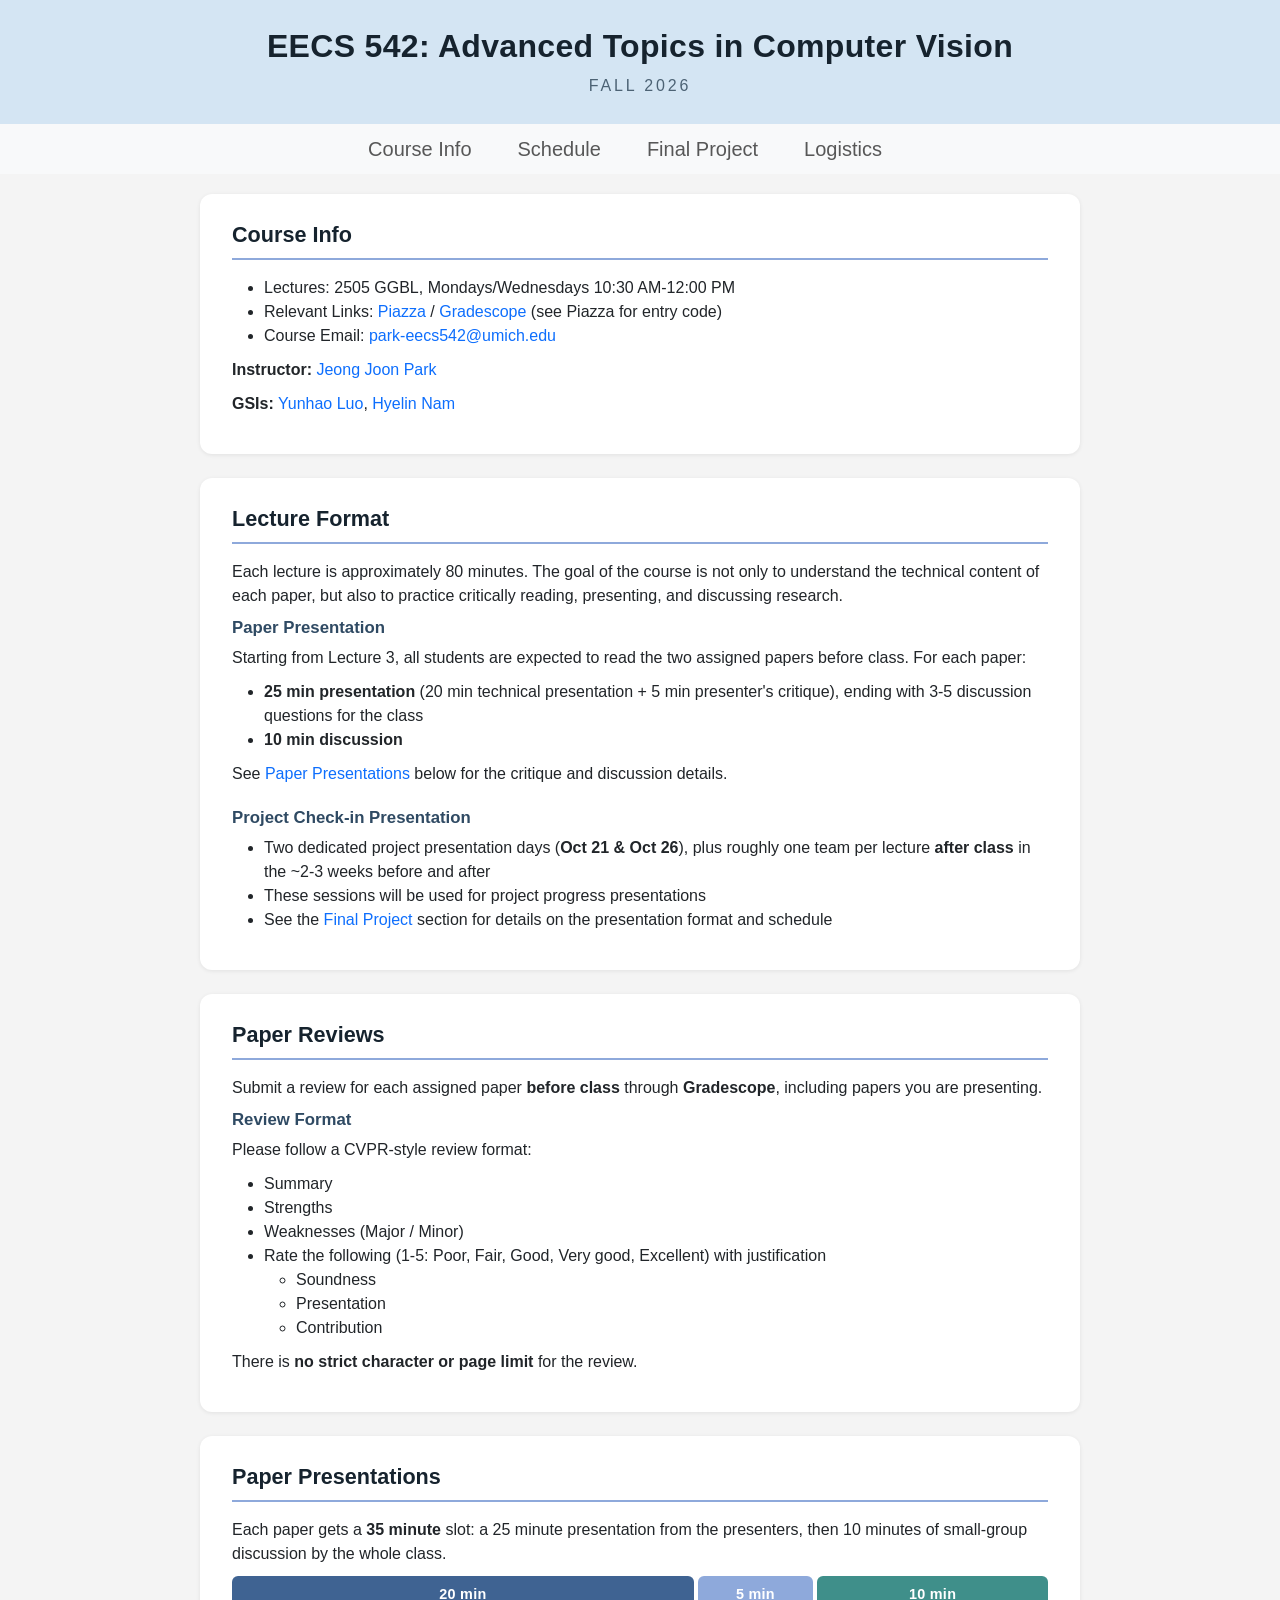
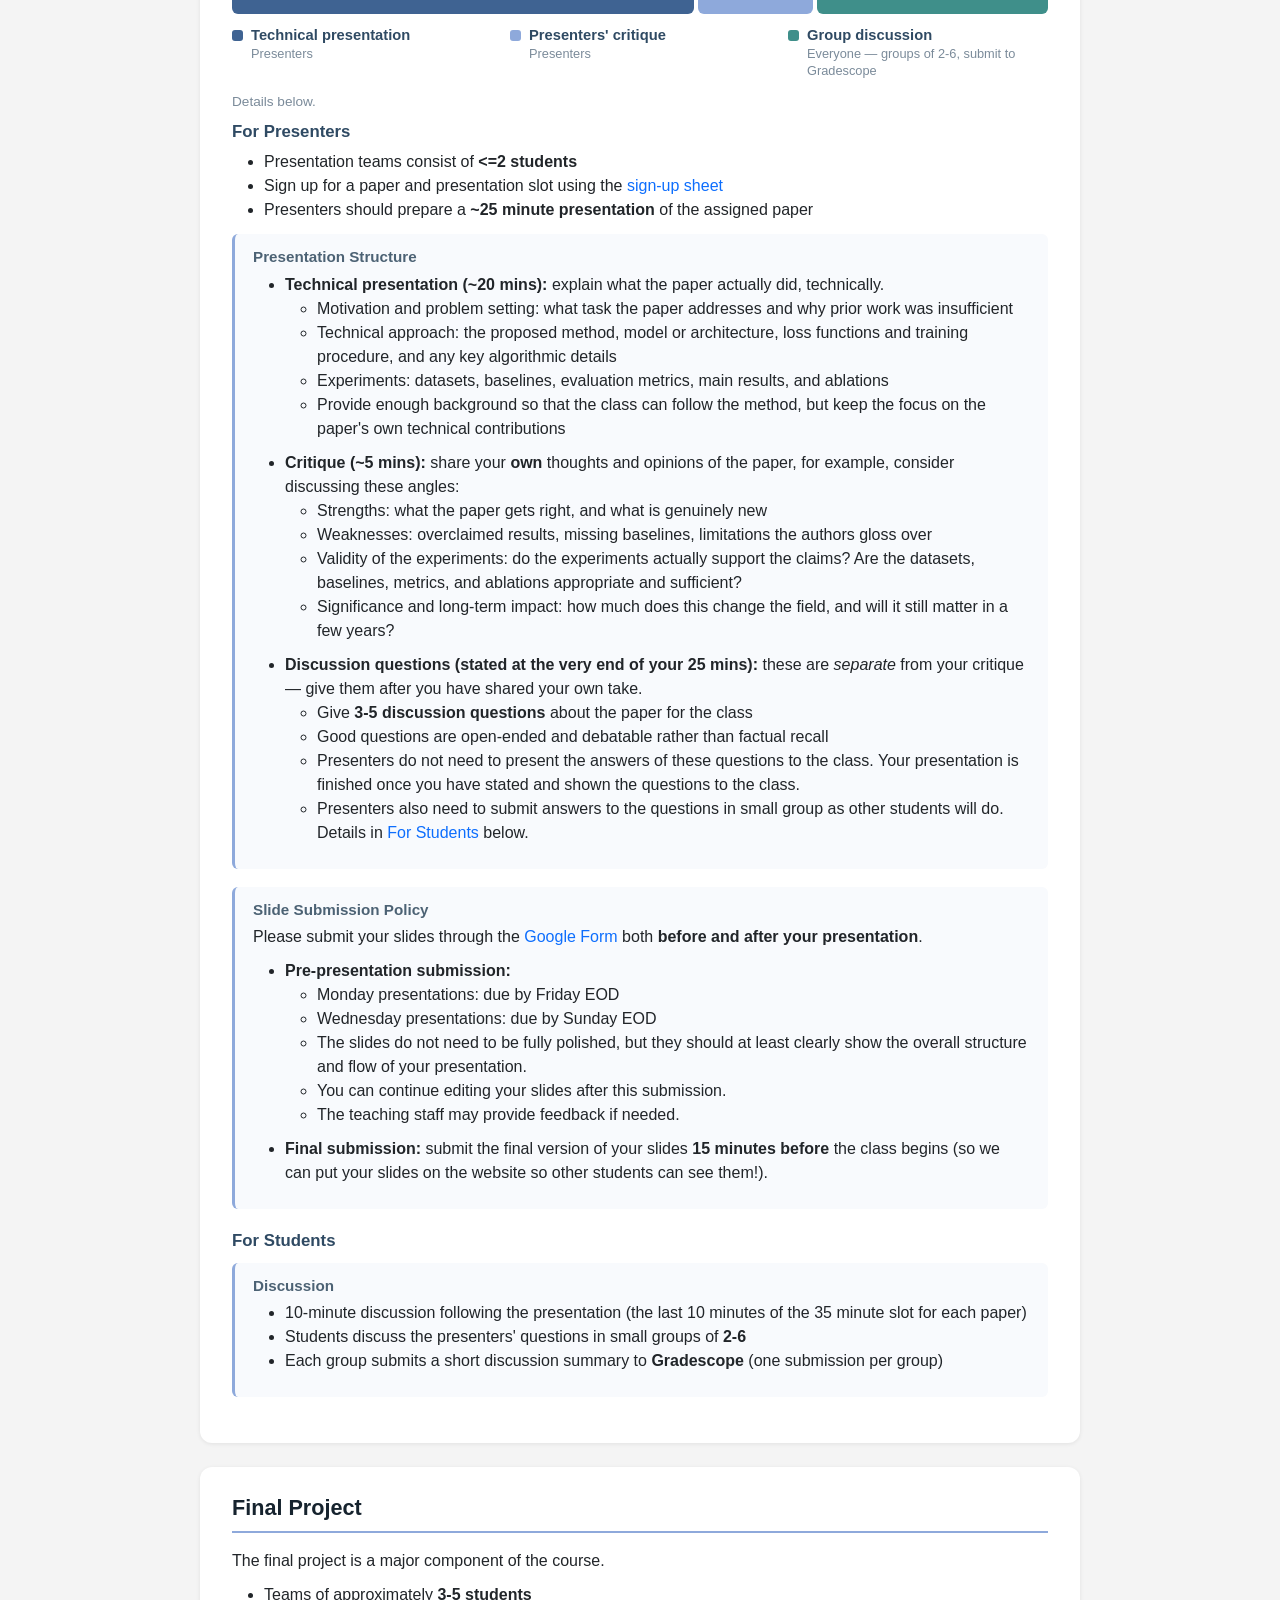
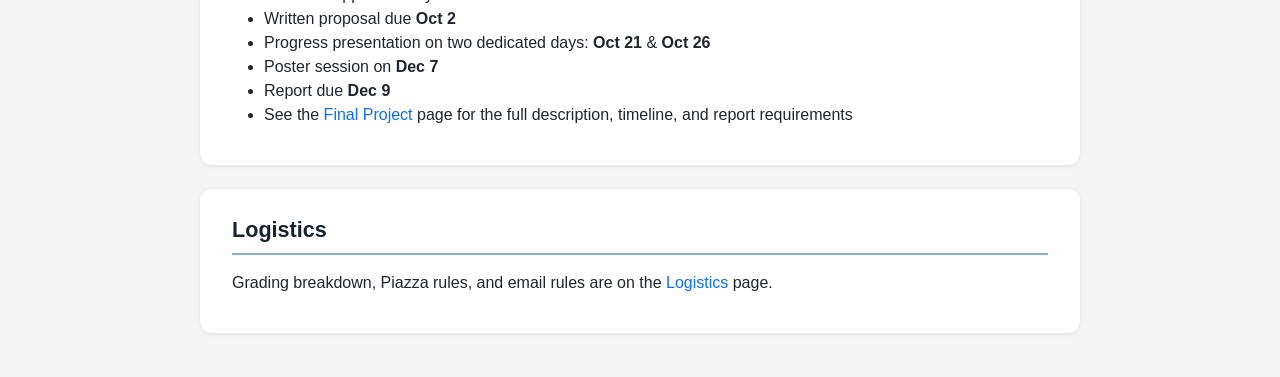
==== index.html @ 4590c95e "update final slides submission time." ====
<!DOCTYPE html>
<html lang="en">

<head>
    <meta charset="UTF-8">
    <meta name="viewport" content="width=device-width, initial-scale=1.0">
    <title>UME542</title>
    <!-- Include Bootstrap CSS -->
    <link href="https://cdn.jsdelivr.net/npm/bootstrap@5.3.0/dist/css/bootstrap.min.css" rel="stylesheet">
    <link href="style.css" rel="stylesheet">
</head>

<body>
    <header id="header" class="alt">
        <div class="bgimg">
            <h1 class="site-title">EECS 542: Advanced Topics in Computer Vision</h1>
            <p class="site-subtitle">Fall 2026</p>
        </div>
    </header>

    <nav class="navbar navbar-expand-lg navbar-light bg-light"
        style="padding-top: 5px; padding-bottom: 5px; height: 50px;">
        <div class="container">
            <button class="navbar-toggler" type="button" data-bs-toggle="collapse" data-bs-target="#navbarNav"
                aria-controls="navbarNav" aria-expanded="false" aria-label="Toggle navigation">
                <span class="navbar-toggler-icon"></span>
            </button>
            <div class="collapse navbar-collapse" id="navbarNav">
                <ul class="navbar-nav text-center" style="margin: auto;">
                    <li class="nav-item" style="margin-right: 30px;">
                        <a class="nav-link fs-5" href="./">Course Info</a>
                    </li>
                    <li class="nav-item" style="margin-right: 30px;">
                        <a class="nav-link fs-5" href="schedule.html">Schedule</a>
                    </li>
                    <li class="nav-item" style="margin-right: 30px;">
                        <a class="nav-link fs-5" href="project.html">Final Project</a>
                    </li>
                    <li class="nav-item" style="margin-right: 30px;">
                        <a class="nav-link fs-5" href="logistics.html">Logistics</a>
                    </li>
                </ul>
            </div>
        </div>
    </nav>


    <div class="centered-content">
        <div class="course-info">

            <section id="course-info" class="policy-section">
                <h2>Course Info</h2>
                <ul>
                    <li>Lectures: 2505 GGBL, Mondays/Wednesdays 10:30 AM-12:00 PM
                    <li>Relevant Links:
                        <a href="https://piazza.com/class/msyw1hcgw4l29y">Piazza</a> /
                        <a href="https://www.gradescope.com/courses/1356343">Gradescope</a> (see Piazza for entry code)
                    <li> Course Email: <a href="mailto:park-eecs542@umich.edu">park-eecs542@umich.edu</a>
                    <!-- <li>Instructor Office Hours: TBD -->
                    <!-- <li>GSI Office Hours: TBD -->
                </ul>
                <p><strong>Instructor:</strong>
                    <a href="https://jjparkcv.github.io/">Jeong Joon Park</a>
                </p>
                <p><strong>GSIs:</strong>
                    <a href="https://devinluo27.github.io/">Yunhao Luo</a>,
                    <a href="https://hyelinnam.github.io/">Hyelin Nam</a>
                </p>
            </section>

            <section id="lecture-format" class="policy-section">
                <h2>Lecture Format</h2>
                <p>Each lecture is approximately 80 minutes. The goal of the course is not only to understand the
                    technical content of each paper, but also to practice critically reading, presenting, and
                    discussing research.</p>

                <h3>Paper Presentation</h3>
                <p>Starting from Lecture 3, all students are expected to read the two assigned papers before class.
                    For each paper:</p>
                <ul>
                    <li><strong>25 min presentation</strong> (20 min technical presentation + 5 min presenter's
                        critique), ending with 3-5 discussion questions for the class
                    <li><strong>10 min discussion</strong>
                </ul>
                <p>See <a href="#paper-presentations">Paper Presentations</a> below for the critique and discussion
                    details.</p>

                <h3>Project Check-in Presentation</h3>
                <ul>
                    <li>Two dedicated project presentation days (<strong>Oct 21 &amp; Oct 26</strong>), plus roughly
                        one team per lecture <strong>after class</strong> in the ~2-3 weeks before and after
                    <li>These sessions will be used for project progress presentations
                    <li>See the <a href="#final-project">Final Project</a> section for details on the presentation
                        format and schedule
                </ul>
            </section>

            <section id="paper-reviews" class="policy-section">
                <h2>Paper Reviews</h2>
                <p>Submit a review for each assigned paper <strong>before class</strong> through
                    <strong>Gradescope</strong>, including papers you are presenting.</p>

                <h3>Review Format</h3>
                <p>Please follow a CVPR-style review format:</p>
                <ul>
                    <li>Summary
                    <li>Strengths
                    <li>Weaknesses (Major / Minor)
                    <li>Rate the following (1-5: Poor, Fair, Good, Very good, Excellent) with justification
                        <ul>
                            <li>Soundness
                            <li>Presentation
                            <li>Contribution
                        </ul>
                </ul>
                <p>There is <strong>no strict character or page limit</strong> for the review.</p>
            </section>

            <section id="paper-presentations" class="policy-section">
                <h2>Paper Presentations</h2>
                <p class="slot-lead">Each paper gets a <strong>35 minute</strong> slot: a 25 minute presentation
                    from the presenters, then 10 minutes of small-group discussion by the whole class.</p>

                <div class="slot-bar" role="img"
                    aria-label="35 minute paper slot: 20 minutes technical presentation, 5 minutes presenter critique, 10 minutes class discussion">
                    <div class="slot-fill seg-tech" style="flex-grow: 20;"><span>20 min</span></div>
                    <div class="slot-fill seg-crit" style="flex-grow: 5;"><span>5 min</span></div>
                    <div class="slot-fill seg-disc" style="flex-grow: 10;"><span>10 min</span></div>
                </div>

                <div class="slot-legend">
                    <div class="slot-item">
                        <span class="slot-swatch seg-tech"></span>
                        <div>
                            <div class="slot-name">Technical presentation</div>
                            <div class="slot-who">Presenters</div>
                        </div>
                    </div>
                    <div class="slot-item">
                        <span class="slot-swatch seg-crit"></span>
                        <div>
                            <div class="slot-name">Presenters' critique</div>
                            <div class="slot-who">Presenters</div>
                        </div>
                    </div>
                    <div class="slot-item">
                        <span class="slot-swatch seg-disc"></span>
                        <div>
                            <div class="slot-name">Group discussion</div>
                            <div class="slot-who">Everyone &mdash; groups of 2-6, submit to Gradescope</div>
                        </div>
                    </div>
                </div>

                <p class="slot-note">Details below.</p>

                <h3>For Presenters</h3>
                <ul>
                    <li>Presentation teams consist of <strong><=2 students</strong>
                    <li>Sign up for a paper and presentation slot using the
                        <a href="https://docs.google.com/spreadsheets/d/1cnji08lQKrJwkZ43ZI00ItNsRtfaftGQm21wNL2MeWw/edit?gid=1322294739#gid=1322294739">sign-up
                            sheet</a>
                    <li>Presenters should prepare a <strong>~25 minute presentation</strong> of the assigned paper
                </ul>

                <div class="subsection">
                    <h4>Presentation Structure</h4>
                    <ul>
                        <li><strong>Technical presentation (~20 mins):</strong> explain what the paper actually
                            did, technically.
                            <ul>
                                <li>Motivation and problem setting: what task the paper addresses and why prior work
                                    was insufficient
                                <li>Technical approach: the proposed method, model or architecture, loss functions
                                    and training procedure, and any key algorithmic details
                                <li>Experiments: datasets, baselines, evaluation metrics, main results, and ablations
                                <li>Provide enough background so that the class can follow the method, but keep the
                                    focus on the paper's own technical contributions
                            </ul>
                        <li><strong>Critique (~5 mins):</strong> share your <strong>own</strong> thoughts and opinions of the paper, for example, consider discussing these angles:
                            <ul>
                                <li>Strengths: what the paper gets right, and what is genuinely new
                                <li>Weaknesses: overclaimed results, missing baselines, limitations the authors
                                    gloss over
                                <li>Validity of the experiments: do the experiments actually support the claims?
                                    Are the datasets, baselines, metrics, and ablations appropriate and sufficient?
                                <li>Significance and long-term impact: how much does this change the field, and
                                    will it still matter in a few years?
                            </ul>
                        <li><strong>Discussion questions (stated at the very end of your 25 mins):</strong> these are
                            <em>separate</em> from your critique &mdash; give them after you have shared your own take.
                            <ul>
                                <li>Give <strong>3-5 discussion questions</strong> about the paper for the class
                                <li>Good questions are open-ended and debatable rather than factual recall
                                <li>Presenters do not need to present the answers of these questions to the class. Your presentation is finished once you have stated and shown the questions to the class.
                                <li> Presenters also need to submit answers to the questions in small group as other students will do. Details in <a href="#for-students">For Students</a> below.
                            </ul>
                    </ul>
                </div>

                <div class="subsection">
                    <h4>Slide Submission Policy</h4>
                    <p>Please submit your slides through the
                        <a href="https://forms.gle/ZA65TiHYce55JLM19">Google Form</a> both <strong>before and after
                            your presentation</strong>.</p>
                    <ul>
                        <li><strong>Pre-presentation submission:</strong>
                            <ul>
                                <li>Monday presentations: due by Friday EOD
                                <li>Wednesday presentations: due by Sunday EOD
                                <li>The slides do not need to be fully polished, but they should at least clearly
                                    show the overall structure and flow of your presentation.
                                <li>You can continue editing your slides after this submission.
                                <li>The teaching staff may provide feedback if needed.
                            </ul>
                        <li><strong>Final submission:</strong> submit the final version of your slides <strong>15 minutes before</strong> the class begins (so we can put your slides on the website so other students can see them!).
                        <!-- by the end of your presentation day. -->
                    </ul>
                </div>

                <h3 id="for-students">For Students</h3>
                <div class="subsection">
                    <h4>Discussion</h4>
                    <ul>
                        <li>10-minute discussion following the presentation (the last 10 minutes of the 35 minute
                            slot for each paper)
                        <li>Students discuss the presenters' questions in small groups of <strong>2-6</strong>
                        <li>Each group submits a short discussion summary to <strong>Gradescope</strong> (one
                            submission per group)
                    </ul>
                </div>
            </section>

            <section id="final-project" class="policy-section">
                <h2>Final Project</h2>
                <p>The final project is a major component of the course.</p>
                <ul>
                    <li>Teams of approximately <strong>3-5 students</strong>
                    <li>Written proposal due <strong>Oct 2</strong>
                    <li>Progress presentation on two dedicated days: <strong>Oct 21</strong> &amp;
                        <strong>Oct 26</strong>
                    <li>Poster session on <strong>Dec 7</strong>
                    <li>Report due <strong>Dec 9</strong>
                    <li>See the <a href="project.html">Final Project</a> page for the full description, timeline,
                        and report requirements
                </ul>
            </section>

            <section id="logistics" class="policy-section">
                <h2>Logistics</h2>
                <p>Grading breakdown, Piazza rules, and email rules are on the
                    <a href="logistics.html">Logistics</a> page.</p>
            </section>

        </div>
    </div>

    <!-- Include Bootstrap JS and Popper.js for dropdowns -->
    <script src="https://cdn.jsdelivr.net/npm/bootstrap@5.3.0/dist/js/bootstrap.bundle.min.js"></script>
</body>


</html>
---- style.css ----
/* ==========================================================================
   EECS 542 course site - shared styles
   Edit this file to change any page. Linked from index.html, schedule.html,
   project.html, and logistics.html.
   Page-specific rules (e.g. the schedule table) stay in that page's own
   <style> block, which is loaded after this file and therefore wins.
   ========================================================================== */

body {
    font-family: 'Arial', sans-serif;
    background-color: #f4f4f4;
    margin: 0;
    padding: 0;
}

.container {
    padding: 20px;
}

a {
    text-decoration: none;
}

strong {
    font-weight: bold;
}

/* --- Page content wrapper --- */
.centered-content {
    display: flex;
    justify-content: center;
    align-items: center;
}

/* Content column width for the text pages */
.course-info {
    max-width: 920px;
    width: 100%;
    padding: 20px;
}

/* --- Site header banner --- */
/* Adjust the space ABOVE the title and BELOW "Fall 2026" here (padding: top sides bottom) */
.bgimg {
    background: #c1dcf3a0;
    padding: 26px 24px 26px;
    text-align: center;
}

.site-title {
    margin: 0;
    font-size: 2rem;
    font-weight: 600;
    line-height: 1.25;
    letter-spacing: 0.01em;
    color: #16232e;
}

.site-subtitle {
    margin: 8px 0 0;
    font-size: 1.0rem;
    font-weight: 400;
    letter-spacing: 0.18em;
    text-transform: uppercase;
    color: #4c6274;
}

@media (max-width: 600px) {
    .bgimg {
        padding: 18px 16px 14px;
    }

    .site-title {
        font-size: 1.4rem;
    }

    .site-subtitle {
        font-size: 0.85rem;
        letter-spacing: 0.14em;
    }
}

/* --- Section cards --- */
.policy-section {
    background-color: #ffffff;
    border-radius: 12px;
    box-shadow: 0 1px 4px rgba(0, 0, 0, 0.08);
    padding: 28px 32px;
    margin-bottom: 24px;
    scroll-margin-top: 70px;
}

.policy-section h2 {
    font-size: 1.35rem;
    font-weight: 700;
    color: #16232e;
    border-bottom: 2px solid #8ea9db;
    padding-bottom: 10px;
    margin-bottom: 16px;
}

.policy-section h3 {
    font-size: 1.05rem;
    font-weight: 700;
    color: #2f4a63;
    margin-top: 22px;
    margin-bottom: 8px;
}

.policy-section h3:first-of-type {
    margin-top: 4px;
}

.policy-section h4 {
    font-size: 0.95rem;
    font-weight: 700;
    color: #4c6274;
    margin-top: 14px;
    margin-bottom: 6px;
}

.policy-section p {
    margin-bottom: 10px;
}

.policy-section ul,
.policy-section ol {
    margin-bottom: 10px;
}

.subsection {
    background-color: #f8fafd;
    border-left: 3px solid #8ea9db;
    border-radius: 6px;
    padding: 14px 18px;
    margin: 12px 0 18px;
}

.subsection h4:first-child {
    margin-top: 0;
}

/* --- Paper slot timing breakdown (Course Info -> Paper Presentations) --- */
.slot-lead {
    margin: 0 0 14px;
}

/* Proportional bar: each segment's flex-grow is its length in minutes */
.slot-bar {
    display: flex;
    gap: 4px;
    margin-bottom: 12px;
}

.slot-fill {
    flex: 1 1 0;
    height: 38px;
    border-radius: 6px;
    display: flex;
    align-items: center;
    justify-content: center;
    color: #ffffff;
    font-size: 0.9rem;
    font-weight: 700;
    letter-spacing: 0.02em;
    white-space: nowrap;
    overflow: hidden;
}

.slot-legend {
    display: flex;
    flex-wrap: wrap;
    gap: 10px 18px;
    margin-bottom: 12px;
}

.slot-item {
    flex: 1 1 200px;
    display: flex;
    align-items: flex-start;
    gap: 8px;
}

.slot-swatch {
    flex: none;
    width: 11px;
    height: 11px;
    border-radius: 3px;
    margin-top: 4px;
}

.slot-name {
    font-size: 0.92rem;
    font-weight: 700;
    color: #2f4a63;
    line-height: 1.3;
}

.slot-who {
    font-size: 0.8rem;
    color: #7b8b9a;
    line-height: 1.35;
}

.slot-note {
    margin: 0;
    font-size: 0.85rem;
    color: #7b8b9a;
}

/* Segment colors: presenter time in blue, class time in teal */
.seg-tech {
    background-color: #3f6392;
}

.seg-crit {
    background-color: #8ea9db;
}

.seg-disc {
    background-color: #3f8f8a;
}

@media (max-width: 640px) {
    .slot-fill {
        height: 34px;
        font-size: 0.8rem;
    }

    .slot-item {
        flex-basis: 100%;
    }
}
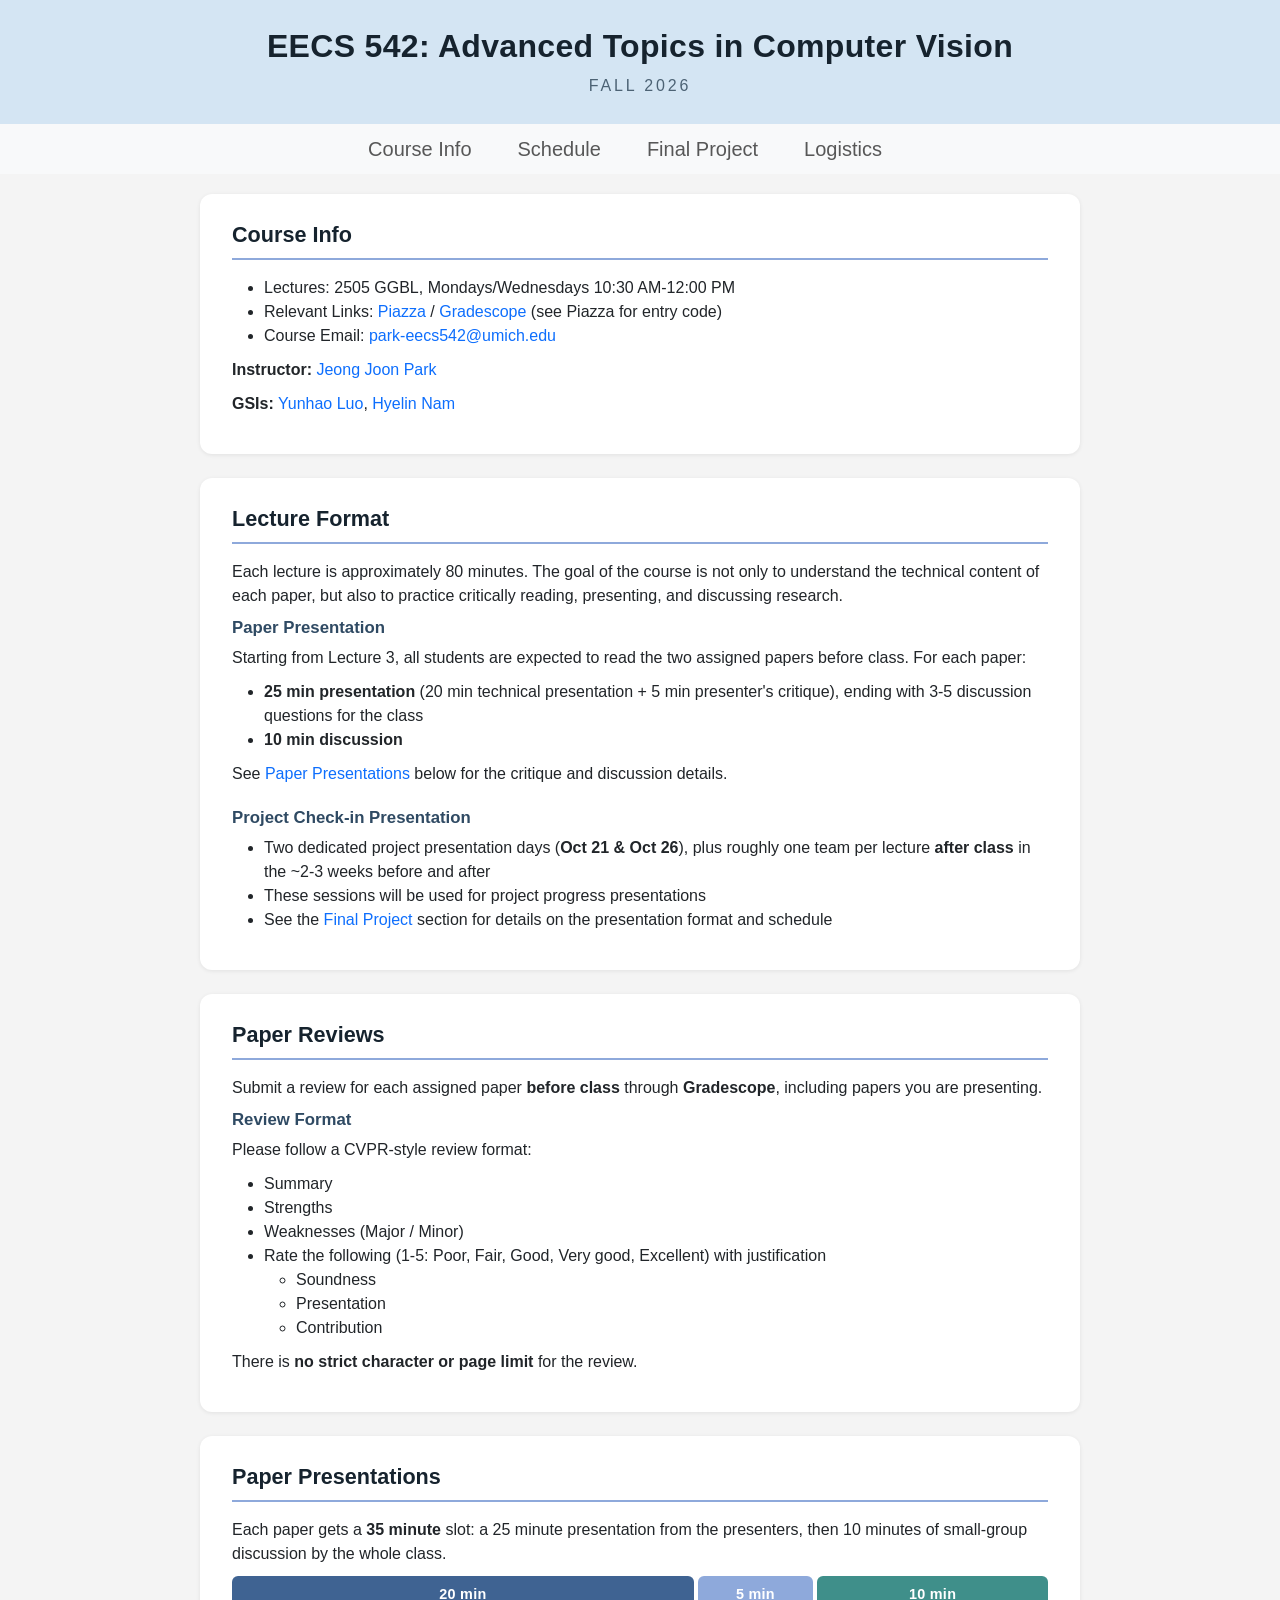
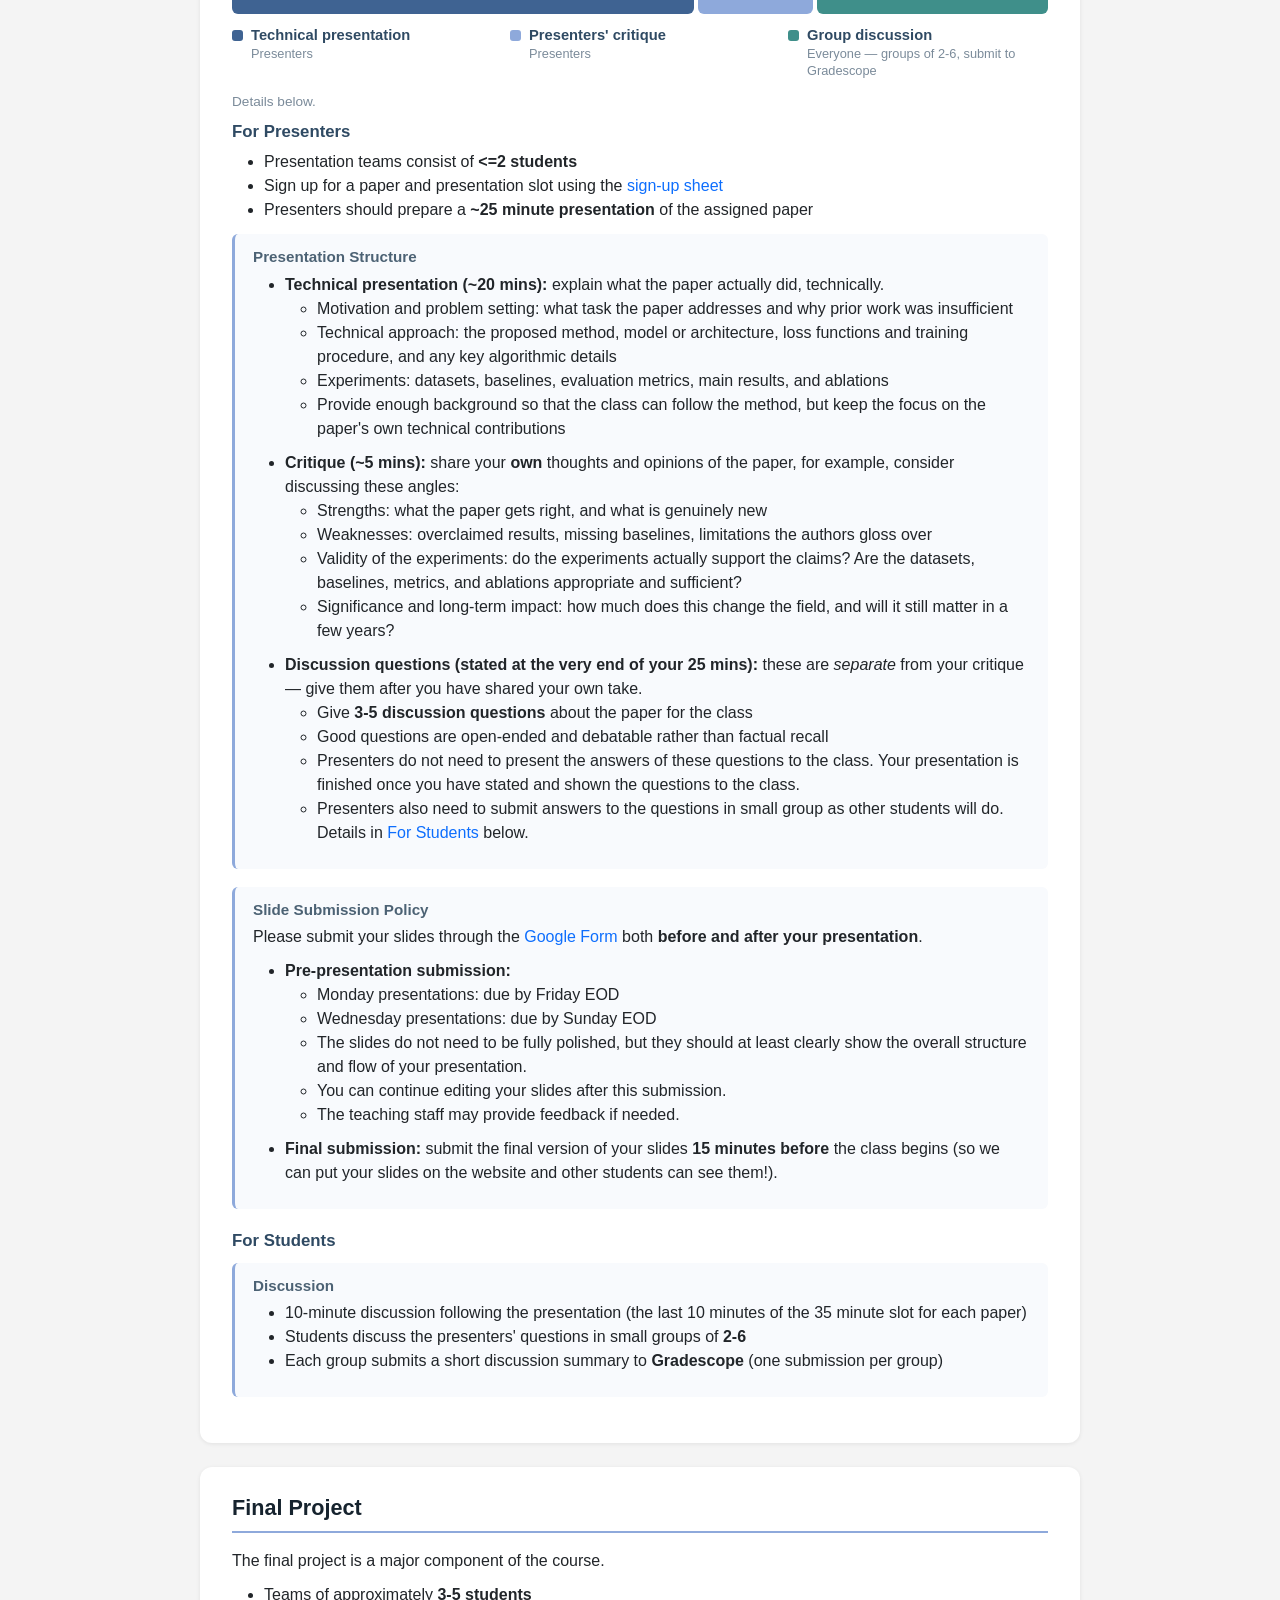
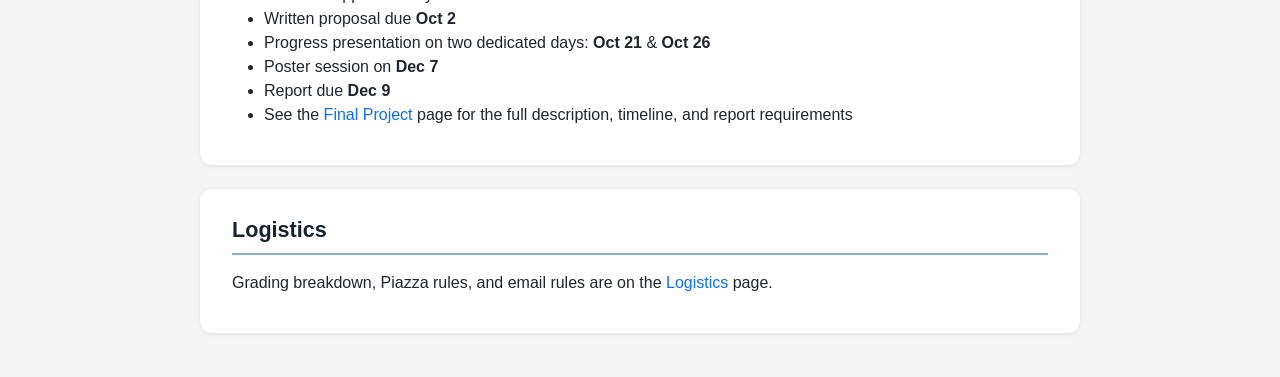
==== commit acf6420c: "update typos." ====
--- a/index.html
+++ b/index.html
@@ -213,7 +213,7 @@
                                 <li>You can continue editing your slides after this submission.
                                 <li>The teaching staff may provide feedback if needed.
                             </ul>
-                        <li><strong>Final submission:</strong> submit the final version of your slides <strong>15 minutes before</strong> the class begins (so we can put your slides on the website so other students can see them!).
+                        <li><strong>Final submission:</strong> submit the final version of your slides <strong>15 minutes before</strong> the class begins (so we can put your slides on the website and other students can see them!).
                         <!-- by the end of your presentation day. -->
                     </ul>
                 </div>
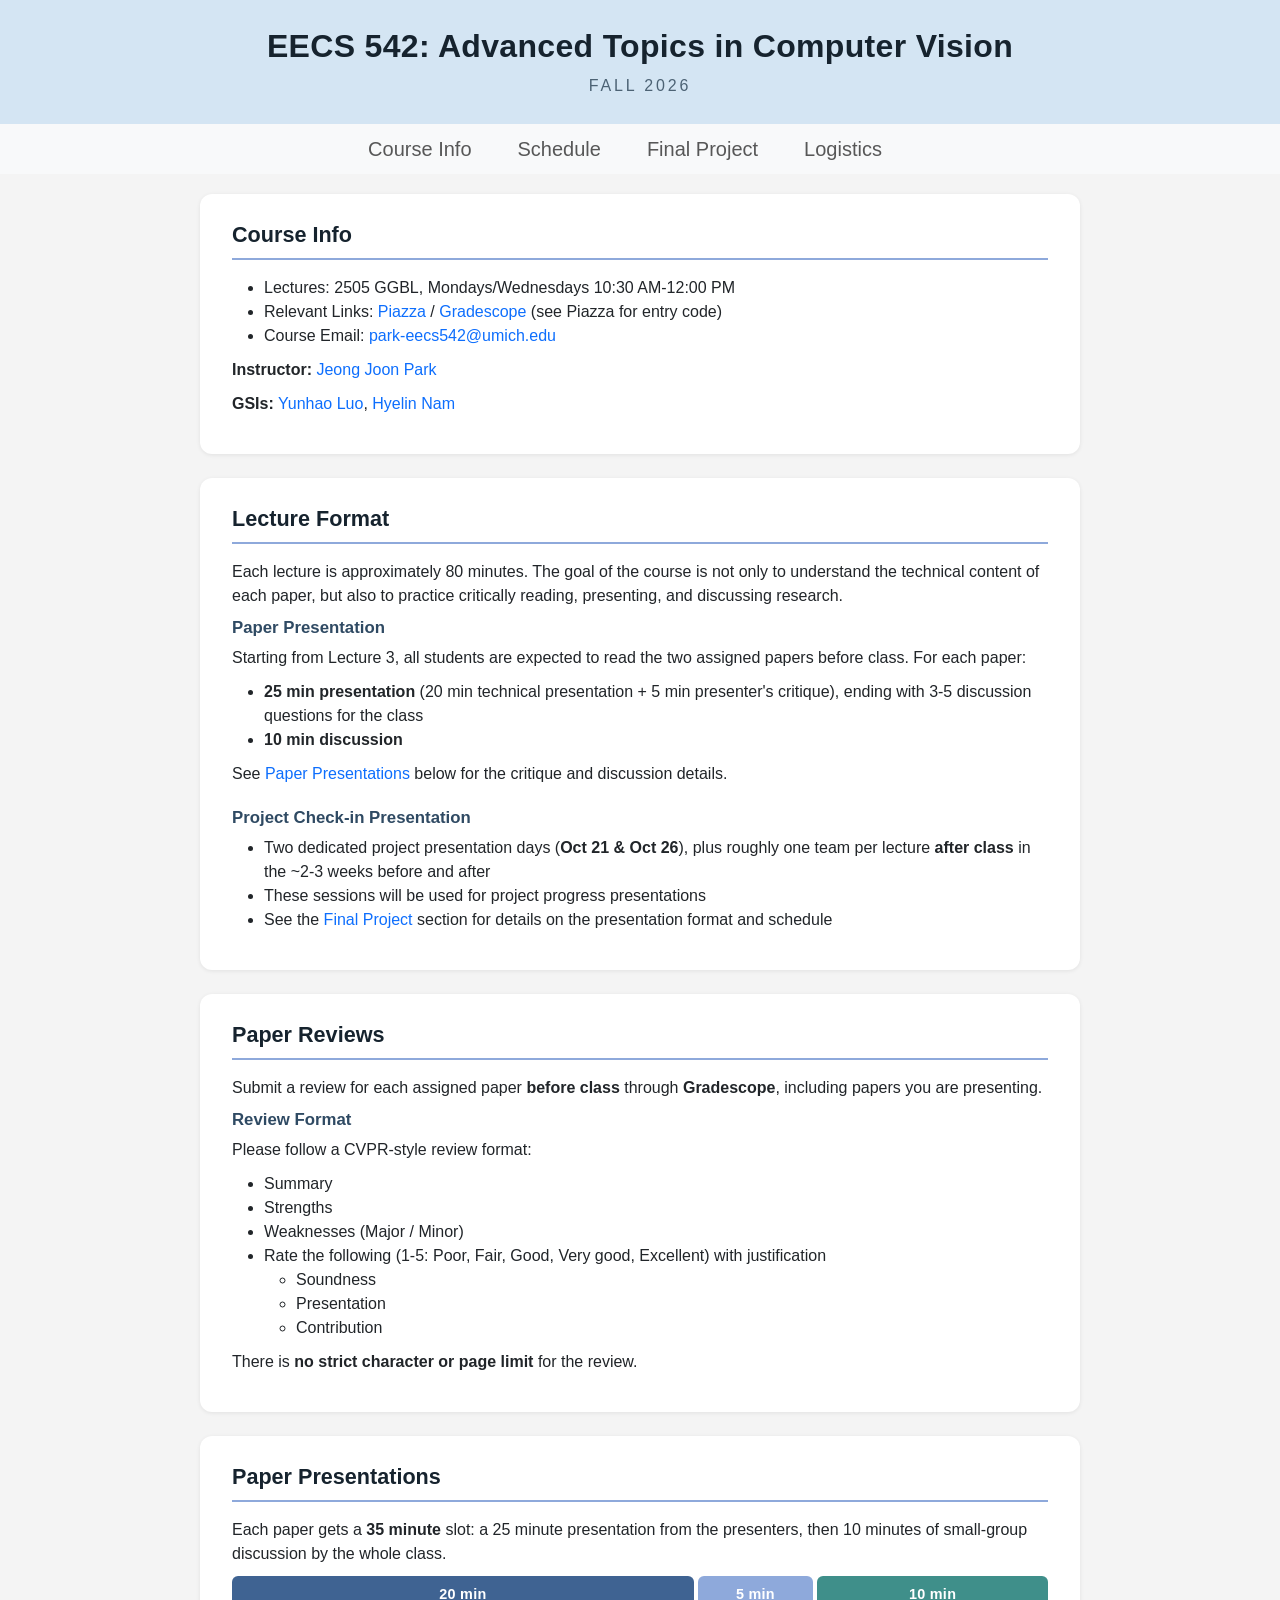
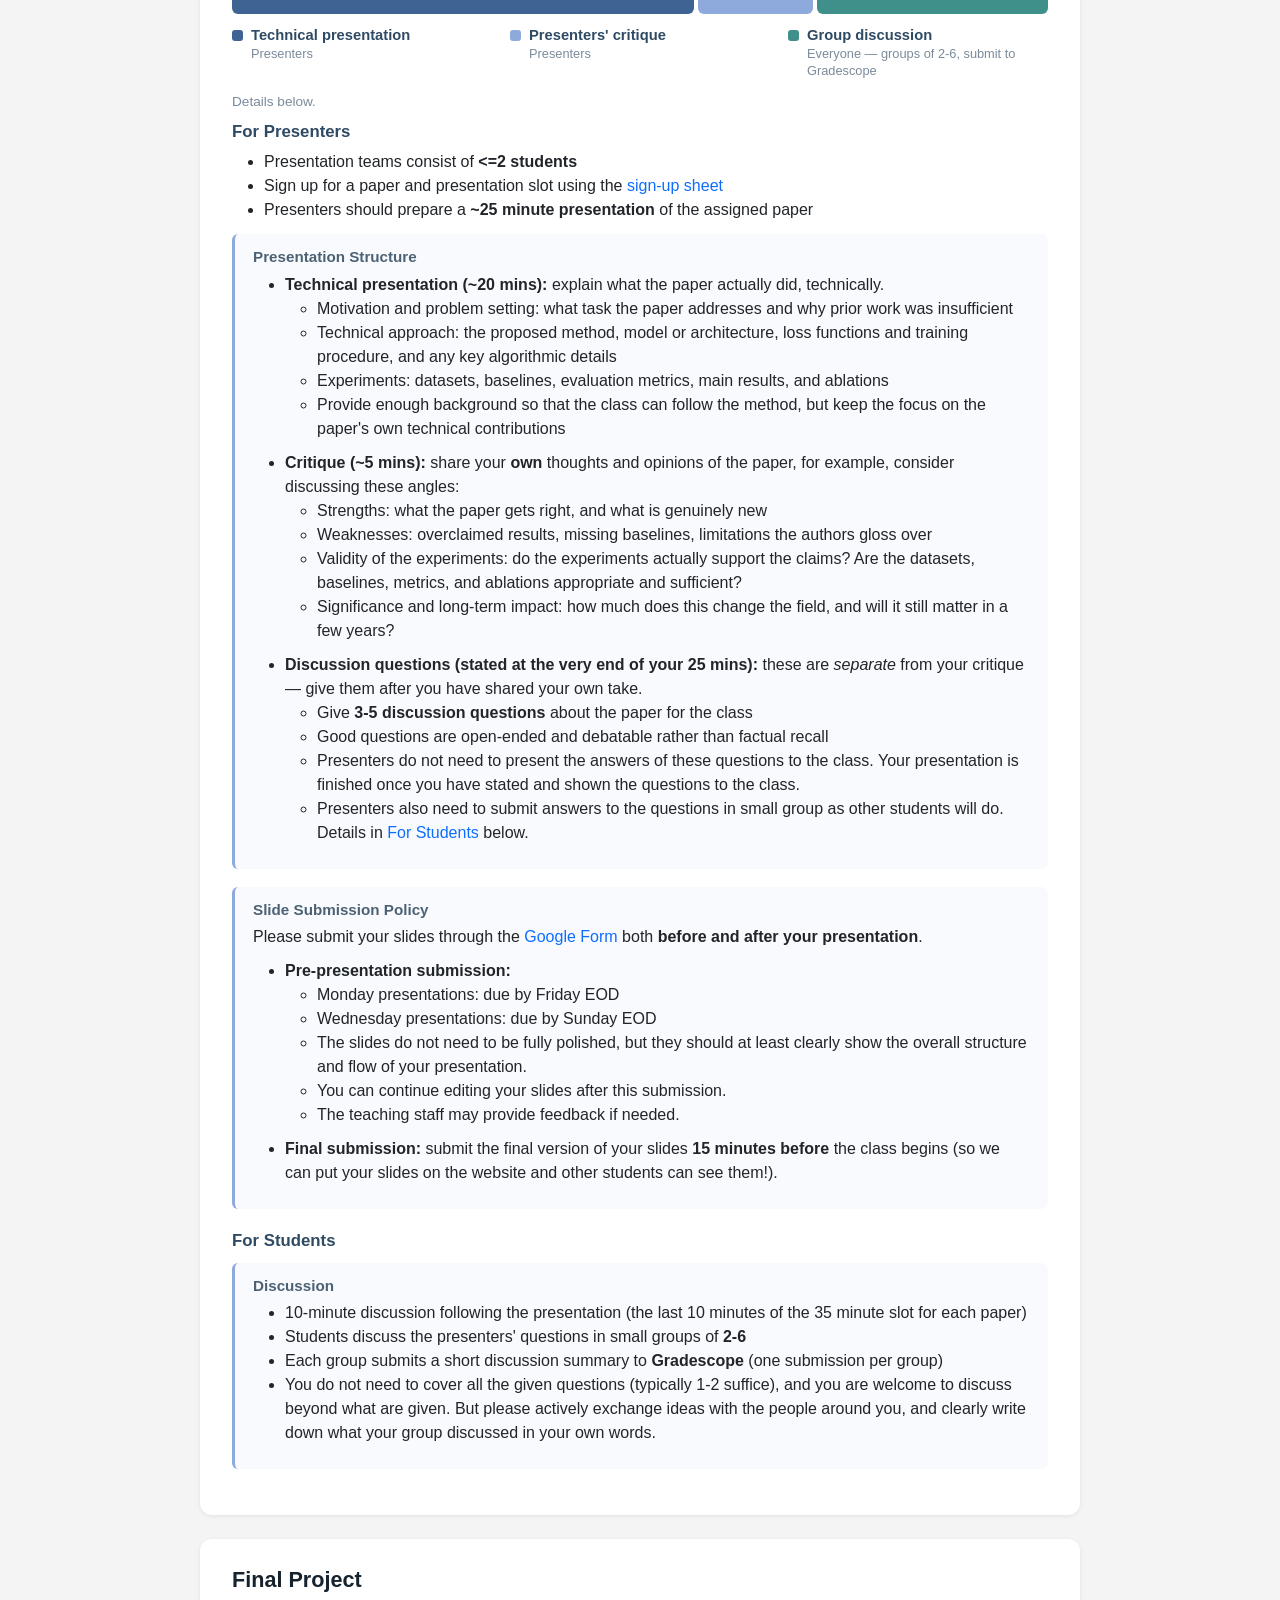
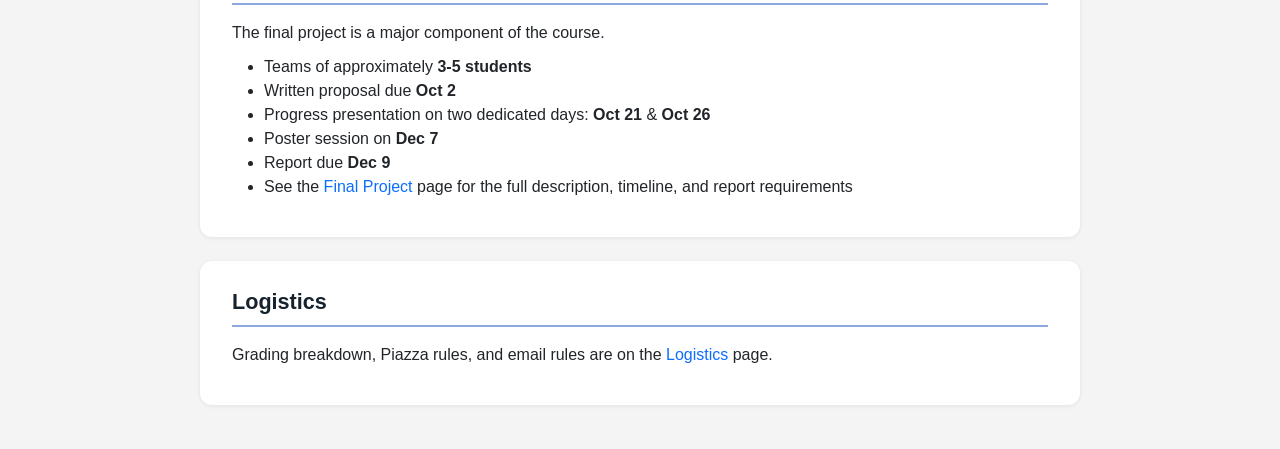
==== commit 4abc4647: "[update] paper group discusion policy." ====
--- a/index.html
+++ b/index.html
@@ -4,10 +4,132 @@
 <head>
     <meta charset="UTF-8">
     <meta name="viewport" content="width=device-width, initial-scale=1.0">
-    <title>UME542</title>
+    <title>EECS 542: Advanced Topics in Computer Vision | University of Michigan, Fall 2026</title>
+    <meta name="description" content="Course website for EECS 542, Advanced Topics in Computer Vision at the University of Michigan, Fall 2026. A paper-reading seminar taught by Jeong Joon Park covering generative models, 3D vision, video understanding, and visuomotor policy learning. Lectures Mondays and Wednesdays, 10:30 AM-12:00 PM, 2505 GGBL.">
+    <meta name="keywords" content="EECS 542, EECS542, University of Michigan, UMich, Michigan, advanced topics in computer vision, computer vision course, Jeong Joon Park, Fall 2026, generative models, diffusion models, 3D vision, paper reading seminar, graduate course">
+    <meta name="author" content="University of Michigan EECS 542 Course Staff">
+    <meta name="robots" content="index, follow, max-image-preview:large, max-snippet:-1">
+    <link rel="canonical" href="https://um-eecs542-fa2026.github.io/">
+    <link rel="icon" href="favicon.svg" type="image/svg+xml">
+
+    <!-- Open Graph -->
+    <meta property="og:type" content="website">
+    <meta property="og:site_name" content="EECS 542: Advanced Topics in Computer Vision (UMich, Fall 2026)">
+    <meta property="og:title" content="EECS 542: Advanced Topics in Computer Vision (UMich, Fall 2026)">
+    <meta property="og:description" content="Course website for EECS 542, Advanced Topics in Computer Vision at the University of Michigan, Fall 2026. A paper-reading seminar taught by Jeong Joon Park covering generative models, 3D vision, video understanding, and visuomotor policy learning. Lectures Mondays and Wednesdays, 10:30 AM-12:00 PM, 2505 GGBL.">
+    <meta property="og:url" content="https://um-eecs542-fa2026.github.io/">
+    <meta property="og:locale" content="en_US">
+
+    <!-- Twitter -->
+    <meta name="twitter:card" content="summary">
+    <meta name="twitter:title" content="EECS 542: Advanced Topics in Computer Vision (UMich, Fall 2026)">
+    <meta name="twitter:description" content="Course website for EECS 542, Advanced Topics in Computer Vision at the University of Michigan, Fall 2026. A paper-reading seminar taught by Jeong Joon Park covering generative models, 3D vision, video understanding, and visuomotor policy learning. Lectures Mondays and Wednesdays, 10:30 AM-12:00 PM, 2505 GGBL.">
     <!-- Include Bootstrap CSS -->
     <link href="https://cdn.jsdelivr.net/npm/bootstrap@5.3.0/dist/css/bootstrap.min.css" rel="stylesheet">
     <link href="style.css" rel="stylesheet">
+
+    <!-- Structured data for search engines -->
+    <script type="application/ld+json">
+    {
+      "@context": "https://schema.org",
+      "@graph": [
+        {
+          "@type": "Course",
+          "@id": "https://um-eecs542-fa2026.github.io/#course",
+          "name": "EECS 542: Advanced Topics in Computer Vision",
+          "alternateName": ["EECS542", "UMich EECS 542", "Advanced Topics in Computer Vision"],
+          "courseCode": "EECS 542",
+          "description": "A graduate paper-reading seminar on advanced topics in computer vision at the University of Michigan, Fall 2026. Topics include modern ConvNets, transformers, representation learning, generative adversarial networks, diffusion models, 3D reconstruction and neural representations, video understanding, visuomotor policy learning, world models, and physics-aware machine learning.",
+          "url": "https://um-eecs542-fa2026.github.io/",
+          "inLanguage": "en",
+          "educationalLevel": "Graduate",
+          "teaches": [
+            "Computer vision",
+            "Generative models",
+            "Diffusion models",
+            "Transformers",
+            "3D reconstruction and neural representations",
+            "Video understanding",
+            "Visuomotor policy learning",
+            "World models"
+          ],
+          "provider": {
+            "@type": "CollegeOrUniversity",
+            "name": "University of Michigan",
+            "alternateName": "UMich",
+            "sameAs": "https://umich.edu/",
+            "department": {
+              "@type": "Organization",
+              "name": "Electrical Engineering and Computer Science (EECS)",
+              "url": "https://eecs.umich.edu/"
+            }
+          },
+          "hasCourseInstance": {
+            "@type": "CourseInstance",
+            "name": "EECS 542, Fall 2026",
+            "courseMode": "onsite",
+            "courseWorkload": "PT3H",
+            "startDate": "2026-08-31",
+            "endDate": "2026-12-09",
+            "location": {
+              "@type": "Place",
+              "name": "2505 GGBL, University of Michigan",
+              "address": {
+                "@type": "PostalAddress",
+                "streetAddress": "2350 Hayward St",
+                "addressLocality": "Ann Arbor",
+                "addressRegion": "MI",
+                "postalCode": "48109",
+                "addressCountry": "US"
+              }
+            },
+            "courseSchedule": {
+              "@type": "Schedule",
+              "byDay": ["Monday", "Wednesday"],
+              "startTime": "10:30",
+              "endTime": "12:00",
+              "startDate": "2026-08-31",
+              "endDate": "2026-12-09",
+              "repeatFrequency": "P1W",
+              "scheduleTimezone": "America/Detroit"
+            },
+            "instructor": [
+              {
+                "@type": "Person",
+                "name": "Jeong Joon Park",
+                "jobTitle": "Instructor",
+                "url": "https://jjparkcv.github.io/"
+              },
+              {
+                "@type": "Person",
+                "name": "Yunhao Luo",
+                "jobTitle": "Graduate Student Instructor",
+                "url": "https://devinluo27.github.io/"
+              },
+              {
+                "@type": "Person",
+                "name": "Hyelin Nam",
+                "jobTitle": "Graduate Student Instructor",
+                "url": "https://hyelinnam.github.io/"
+              }
+            ]
+          }
+        },
+        {
+          "@type": "WebSite",
+          "@id": "https://um-eecs542-fa2026.github.io/#website",
+          "name": "EECS 542: Advanced Topics in Computer Vision (UMich, Fall 2026)",
+          "url": "https://um-eecs542-fa2026.github.io/",
+          "inLanguage": "en",
+          "about": {"@id": "https://um-eecs542-fa2026.github.io/#course"},
+          "publisher": {
+            "@type": "CollegeOrUniversity",
+            "name": "University of Michigan"
+          }
+        }
+      ]
+    }
+    </script>
 </head>
 
 <body>
@@ -227,6 +349,7 @@
                         <li>Students discuss the presenters' questions in small groups of <strong>2-6</strong>
                         <li>Each group submits a short discussion summary to <strong>Gradescope</strong> (one
                             submission per group)
+                        <li>You do not need to cover all the given questions (typically 1-2 suffice), and you are welcome to discuss beyond what are given. But please actively exchange ideas with the people around you, and clearly write down what your group discussed in your own words.
                     </ul>
                 </div>
             </section>
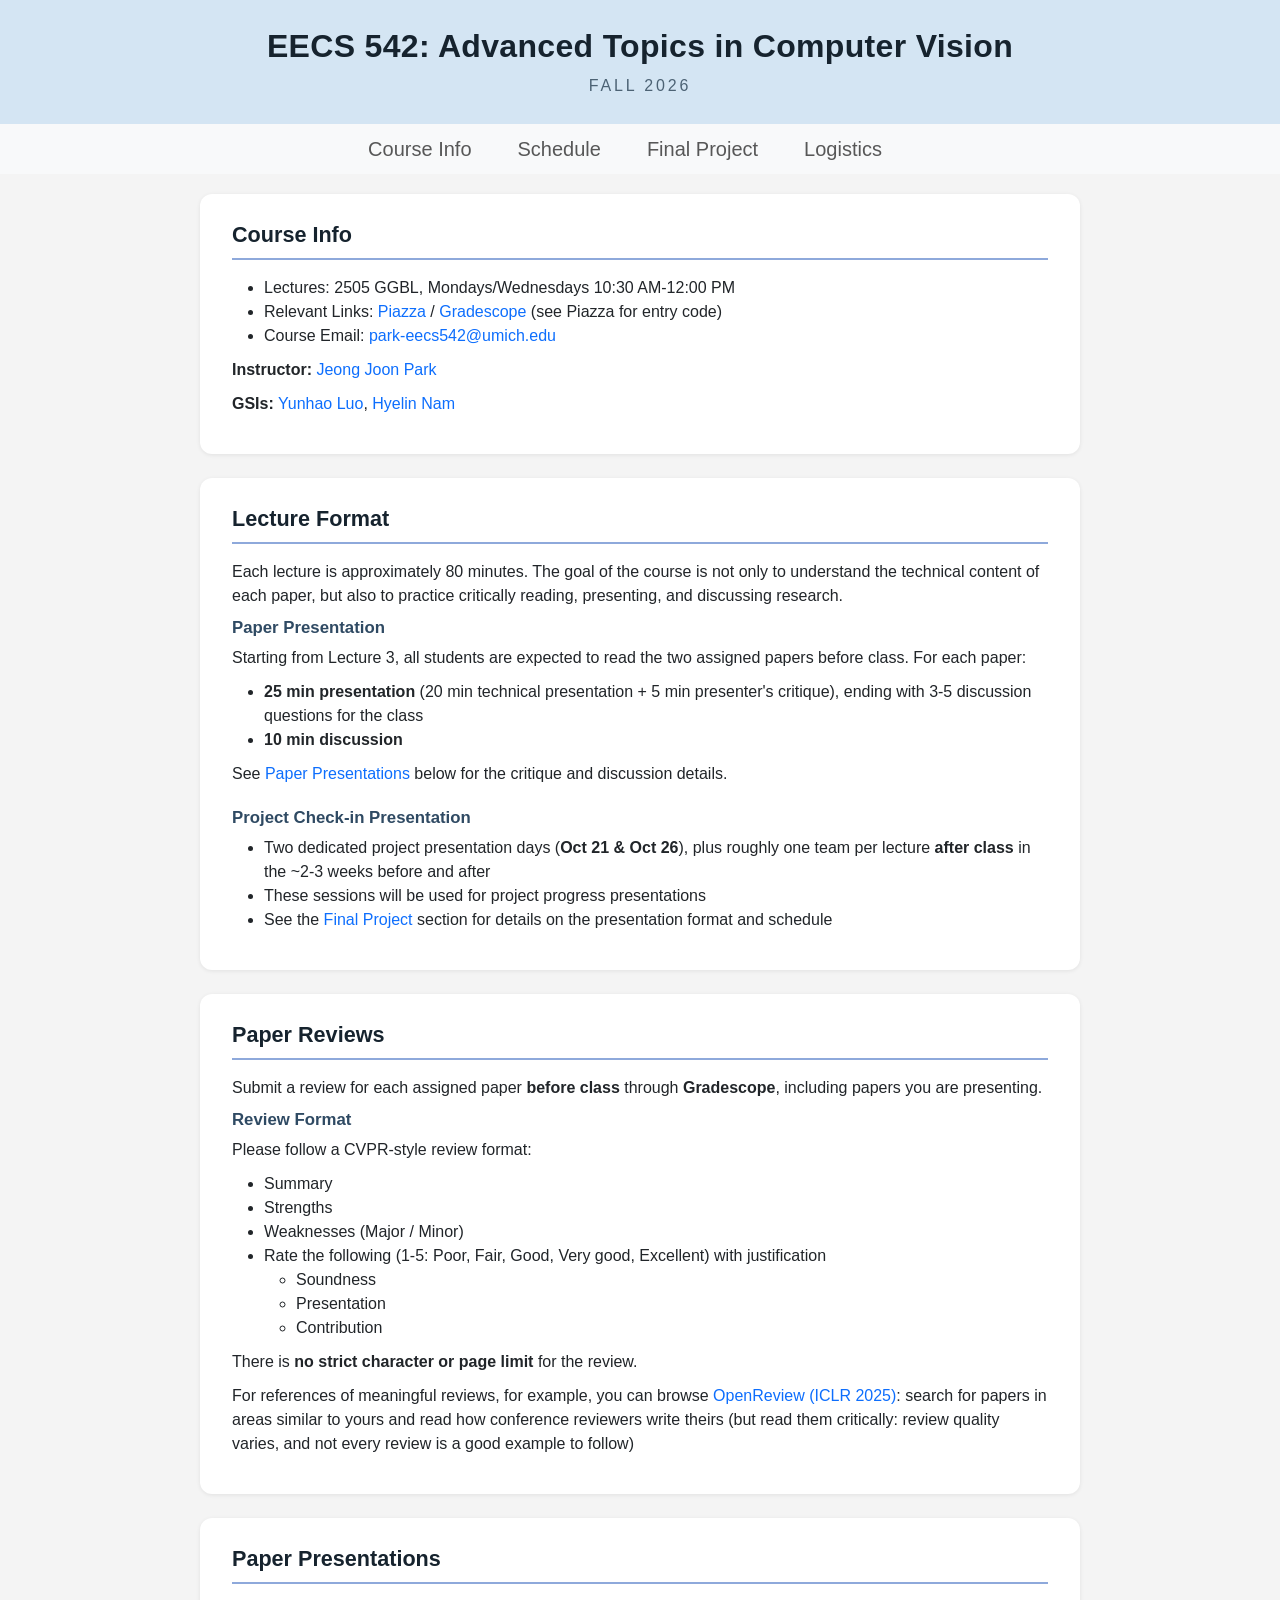
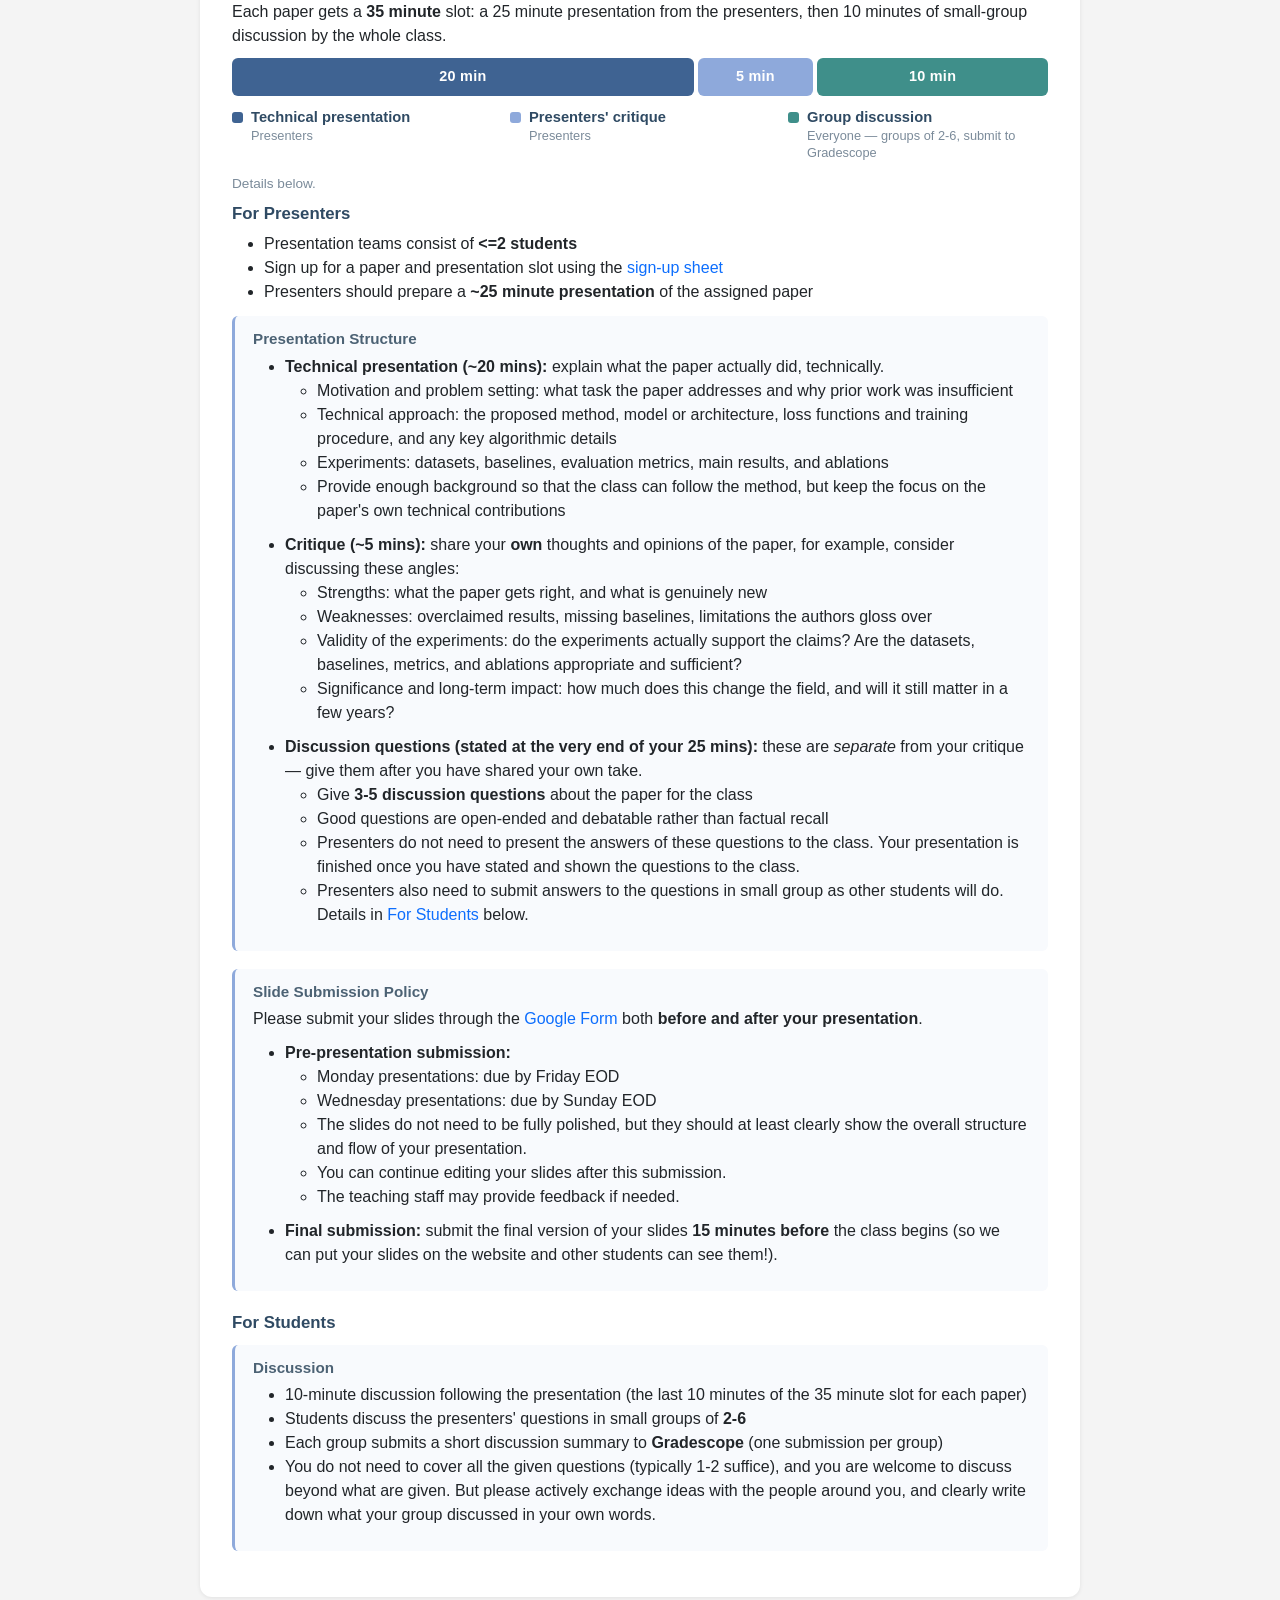
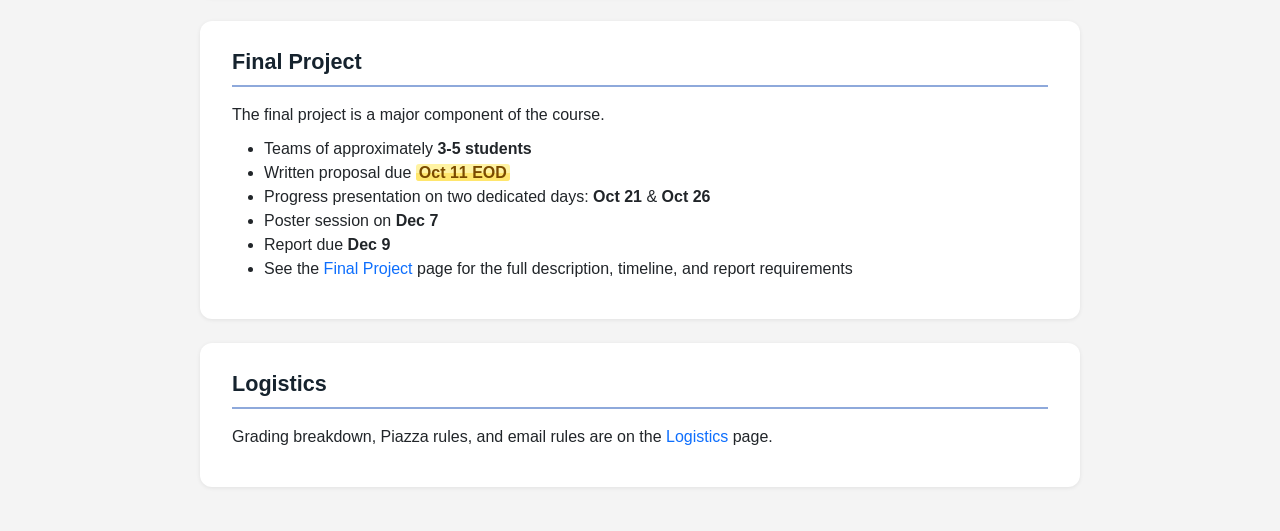
==== commit 5a398fbb: "update project proposal due date, add openreview link as paper review reference." ====
--- a/index.html
+++ b/index.html
@@ -236,6 +236,10 @@
                         </ul>
                 </ul>
                 <p>There is <strong>no strict character or page limit</strong> for the review.</p>
+                <p>For references of meaningful reviews, for example, you can browse
+                    <a href="https://openreview.net/group?id=ICLR.cc/2025/Conference#tab-accept-poster"
+                        target="_blank" rel="noopener">OpenReview (ICLR 2025)</a>: search for papers in areas similar
+                    to yours and read how conference reviewers write theirs (but read them critically: review quality varies, and not every review is a good example to follow)</p>
             </section>
 
             <section id="paper-presentations" class="policy-section">
@@ -359,7 +363,7 @@
                 <p>The final project is a major component of the course.</p>
                 <ul>
                     <li>Teams of approximately <strong>3-5 students</strong>
-                    <li>Written proposal due <strong>Oct 2</strong>
+                    <li>Written proposal due <span class="date-highlight">Oct 11 EOD</span>
                     <li>Progress presentation on two dedicated days: <strong>Oct 21</strong> &amp;
                         <strong>Oct 26</strong>
                     <li>Poster session on <strong>Dec 7</strong>
--- a/style.css
+++ b/style.css
@@ -231,3 +231,13 @@
         flex-basis: 100%;
     }
 }
+
+/* --- Highlighted date / updated detail --- */
+.date-highlight {
+    background-color: #fff3a3;
+    background-image: linear-gradient(transparent 55%, #ffe66d 55%);
+    border-radius: 3px;
+    padding: 0 3px;
+    font-weight: 700;
+    color: #7a4a00;
+}
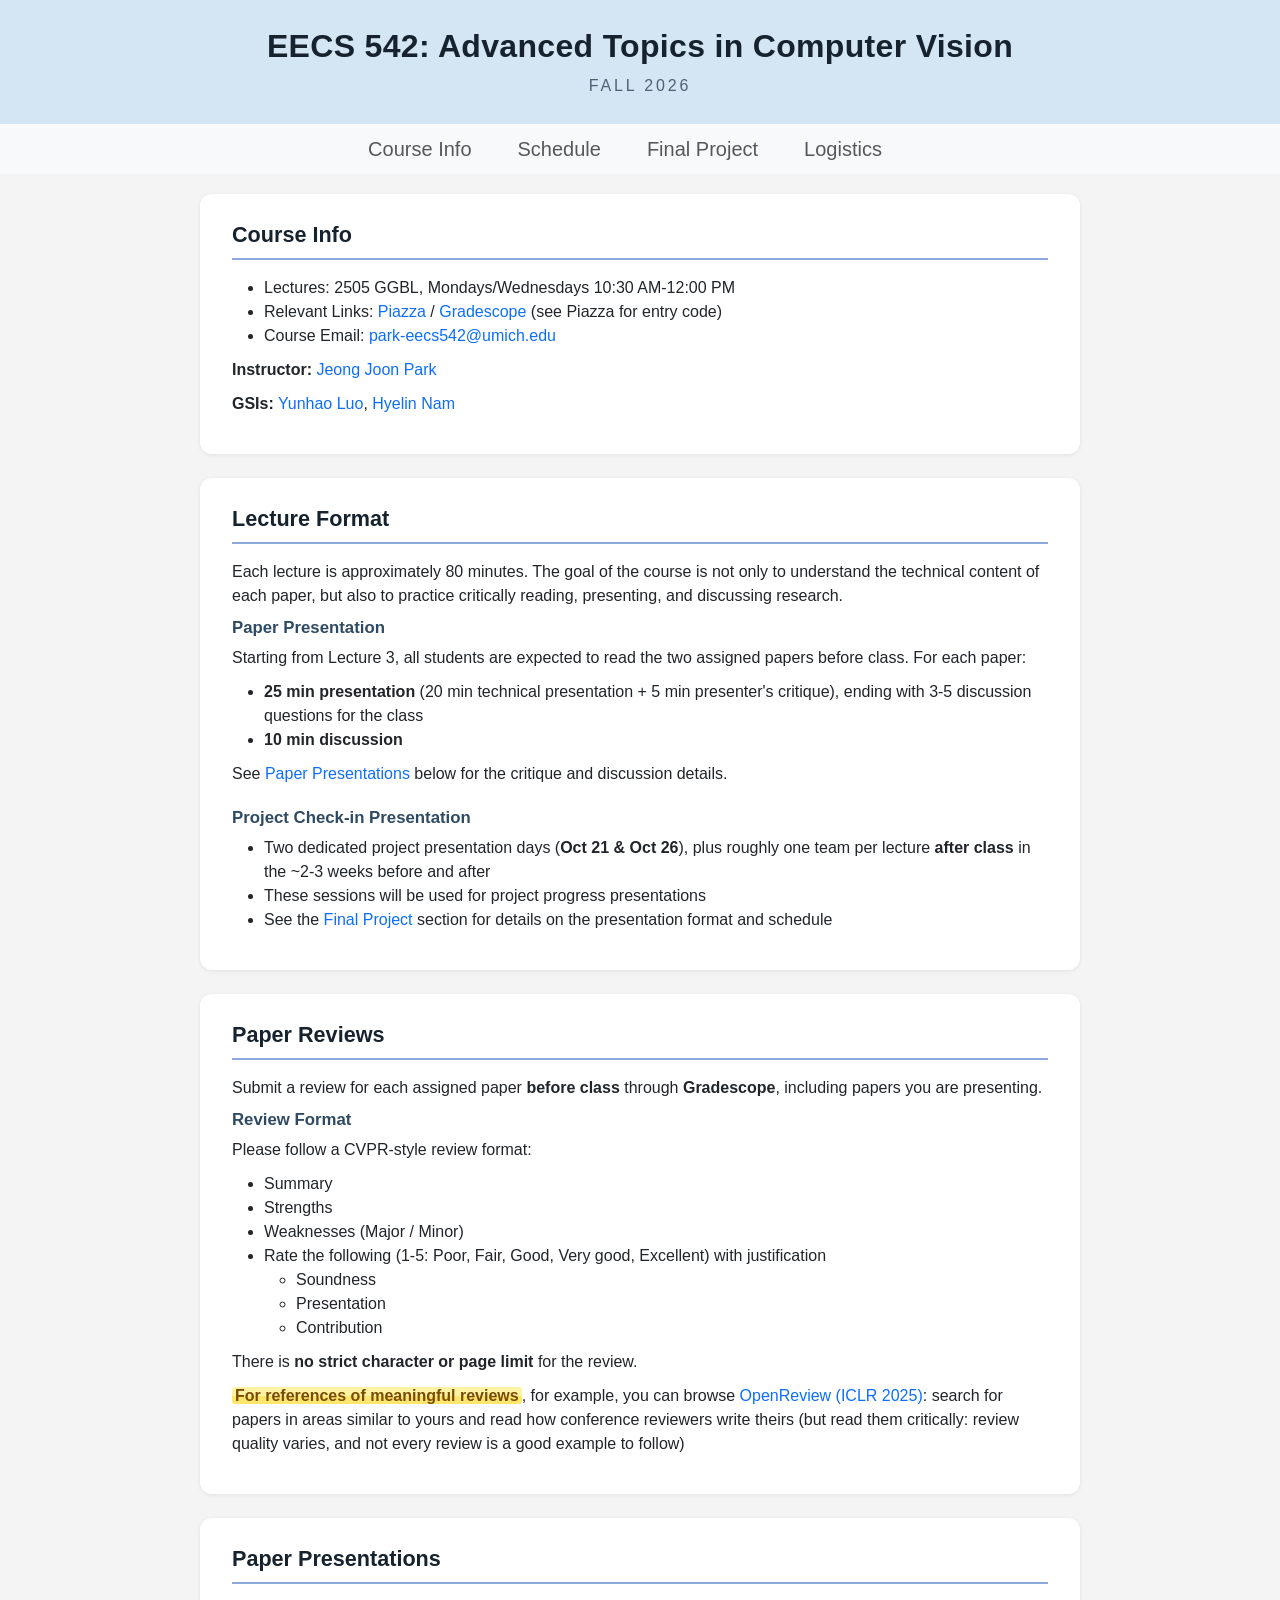
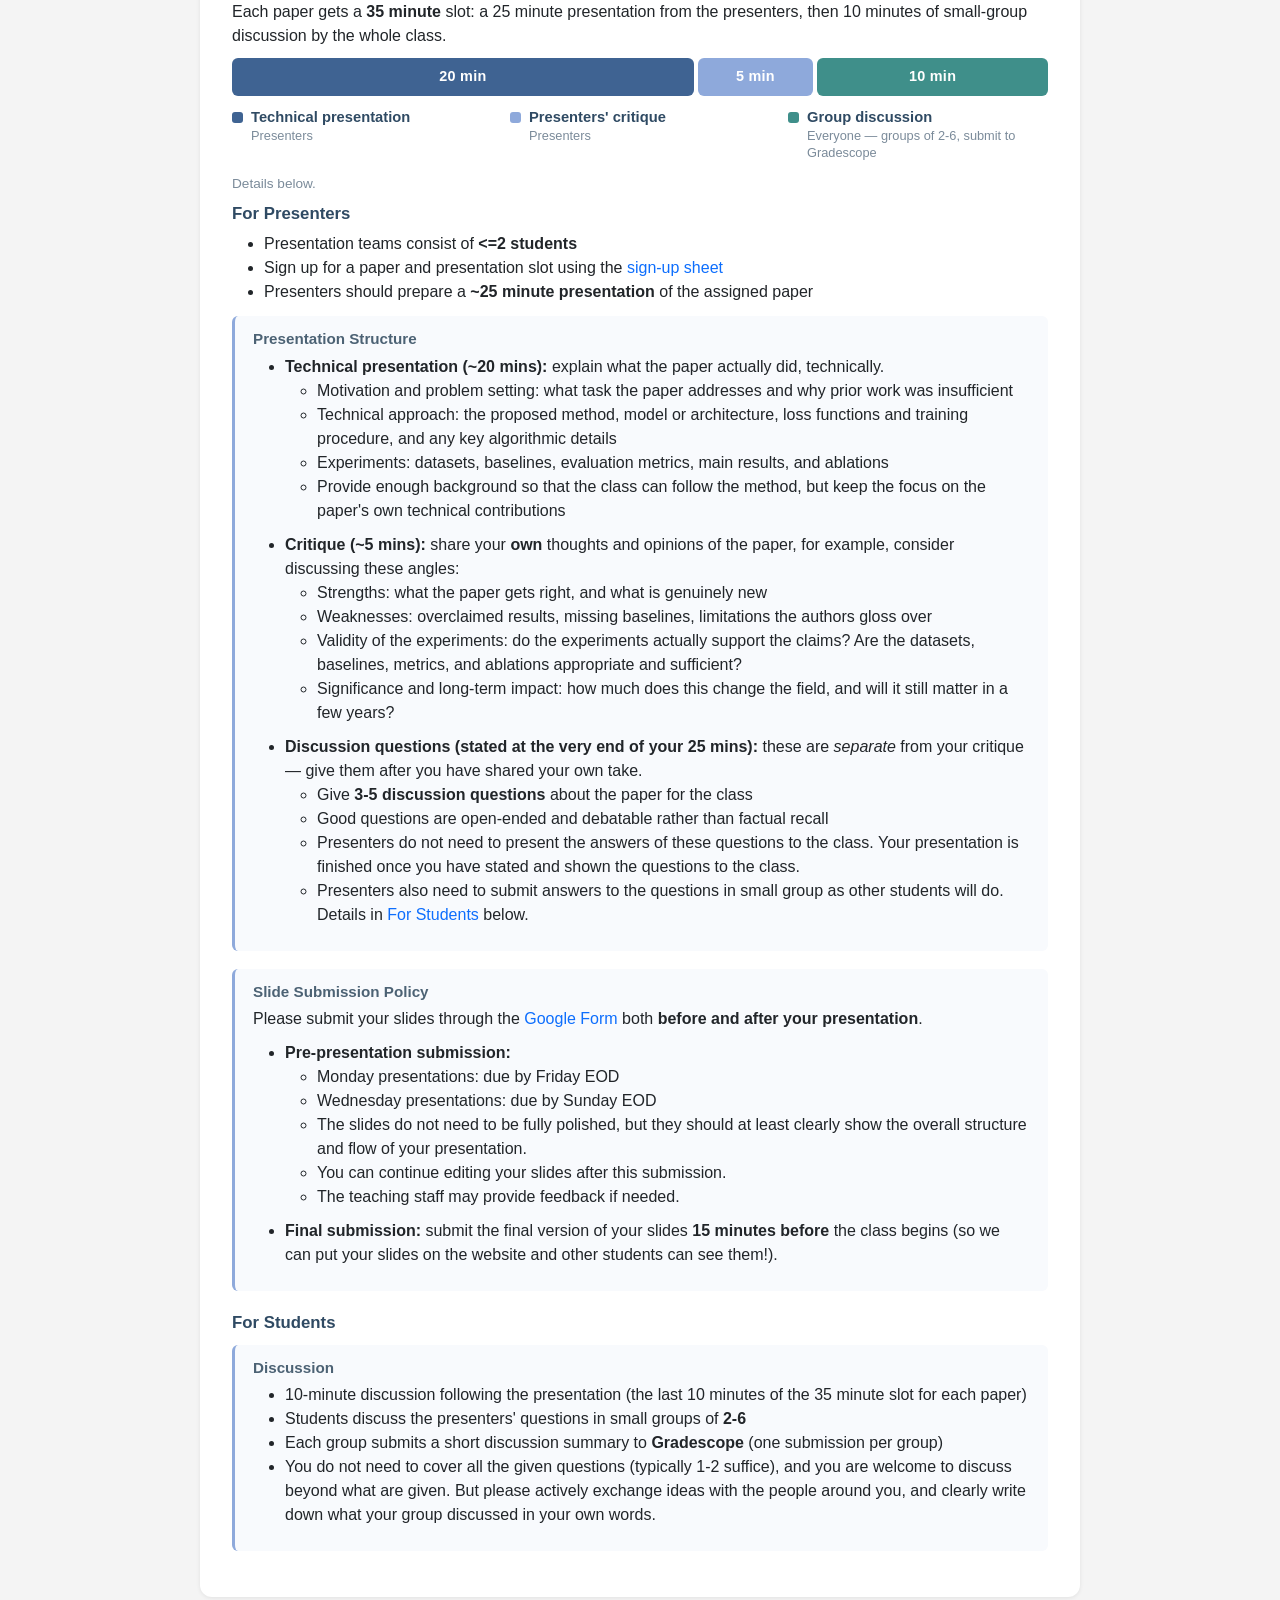
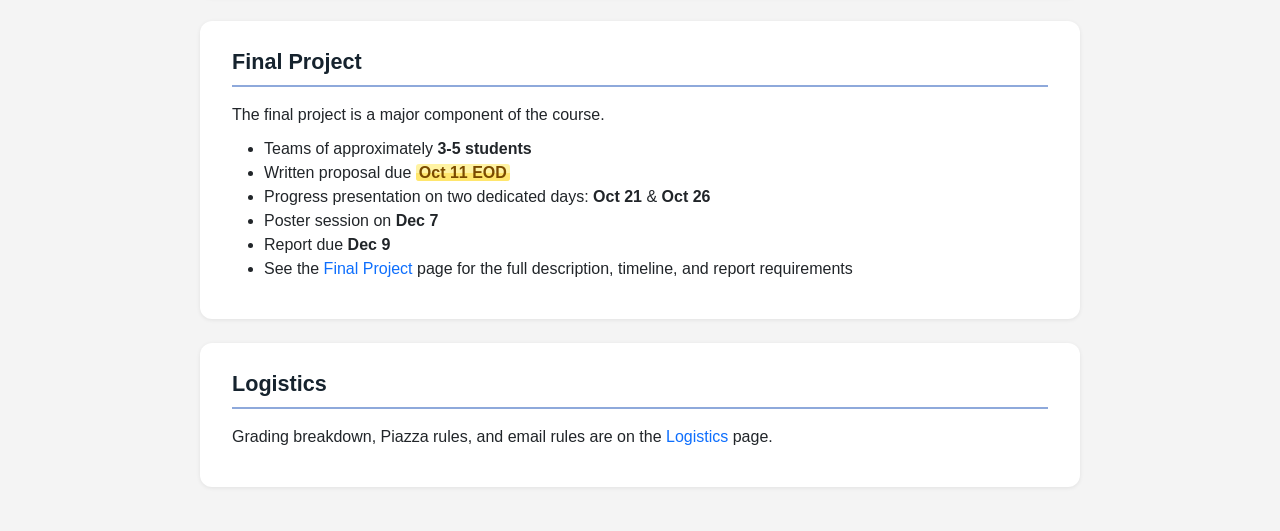
==== commit 5ecdfd57: "minor update." ====
--- a/index.html
+++ b/index.html
@@ -236,7 +236,8 @@
                         </ul>
                 </ul>
                 <p>There is <strong>no strict character or page limit</strong> for the review.</p>
-                <p>For references of meaningful reviews, for example, you can browse
+                <p><span class="text-highlight">For references of meaningful reviews</span>, for example, you can
+                    browse
                     <a href="https://openreview.net/group?id=ICLR.cc/2025/Conference#tab-accept-poster"
                         target="_blank" rel="noopener">OpenReview (ICLR 2025)</a>: search for papers in areas similar
                     to yours and read how conference reviewers write theirs (but read them critically: review quality varies, and not every review is a good example to follow)</p>
@@ -363,7 +364,7 @@
                 <p>The final project is a major component of the course.</p>
                 <ul>
                     <li>Teams of approximately <strong>3-5 students</strong>
-                    <li>Written proposal due <span class="date-highlight">Oct 11 EOD</span>
+                    <li>Written proposal due <span class="text-highlight">Oct 11 EOD</span>
                     <li>Progress presentation on two dedicated days: <strong>Oct 21</strong> &amp;
                         <strong>Oct 26</strong>
                     <li>Poster session on <strong>Dec 7</strong>
--- a/style.css
+++ b/style.css
@@ -232,8 +232,8 @@
     }
 }
 
-/* --- Highlighted date / updated detail --- */
-.date-highlight {
+/* --- Marker-pen highlight for dates, deadlines, or any detail worth spotting --- */
+.text-highlight {
     background-color: #fff3a3;
     background-image: linear-gradient(transparent 55%, #ffe66d 55%);
     border-radius: 3px;
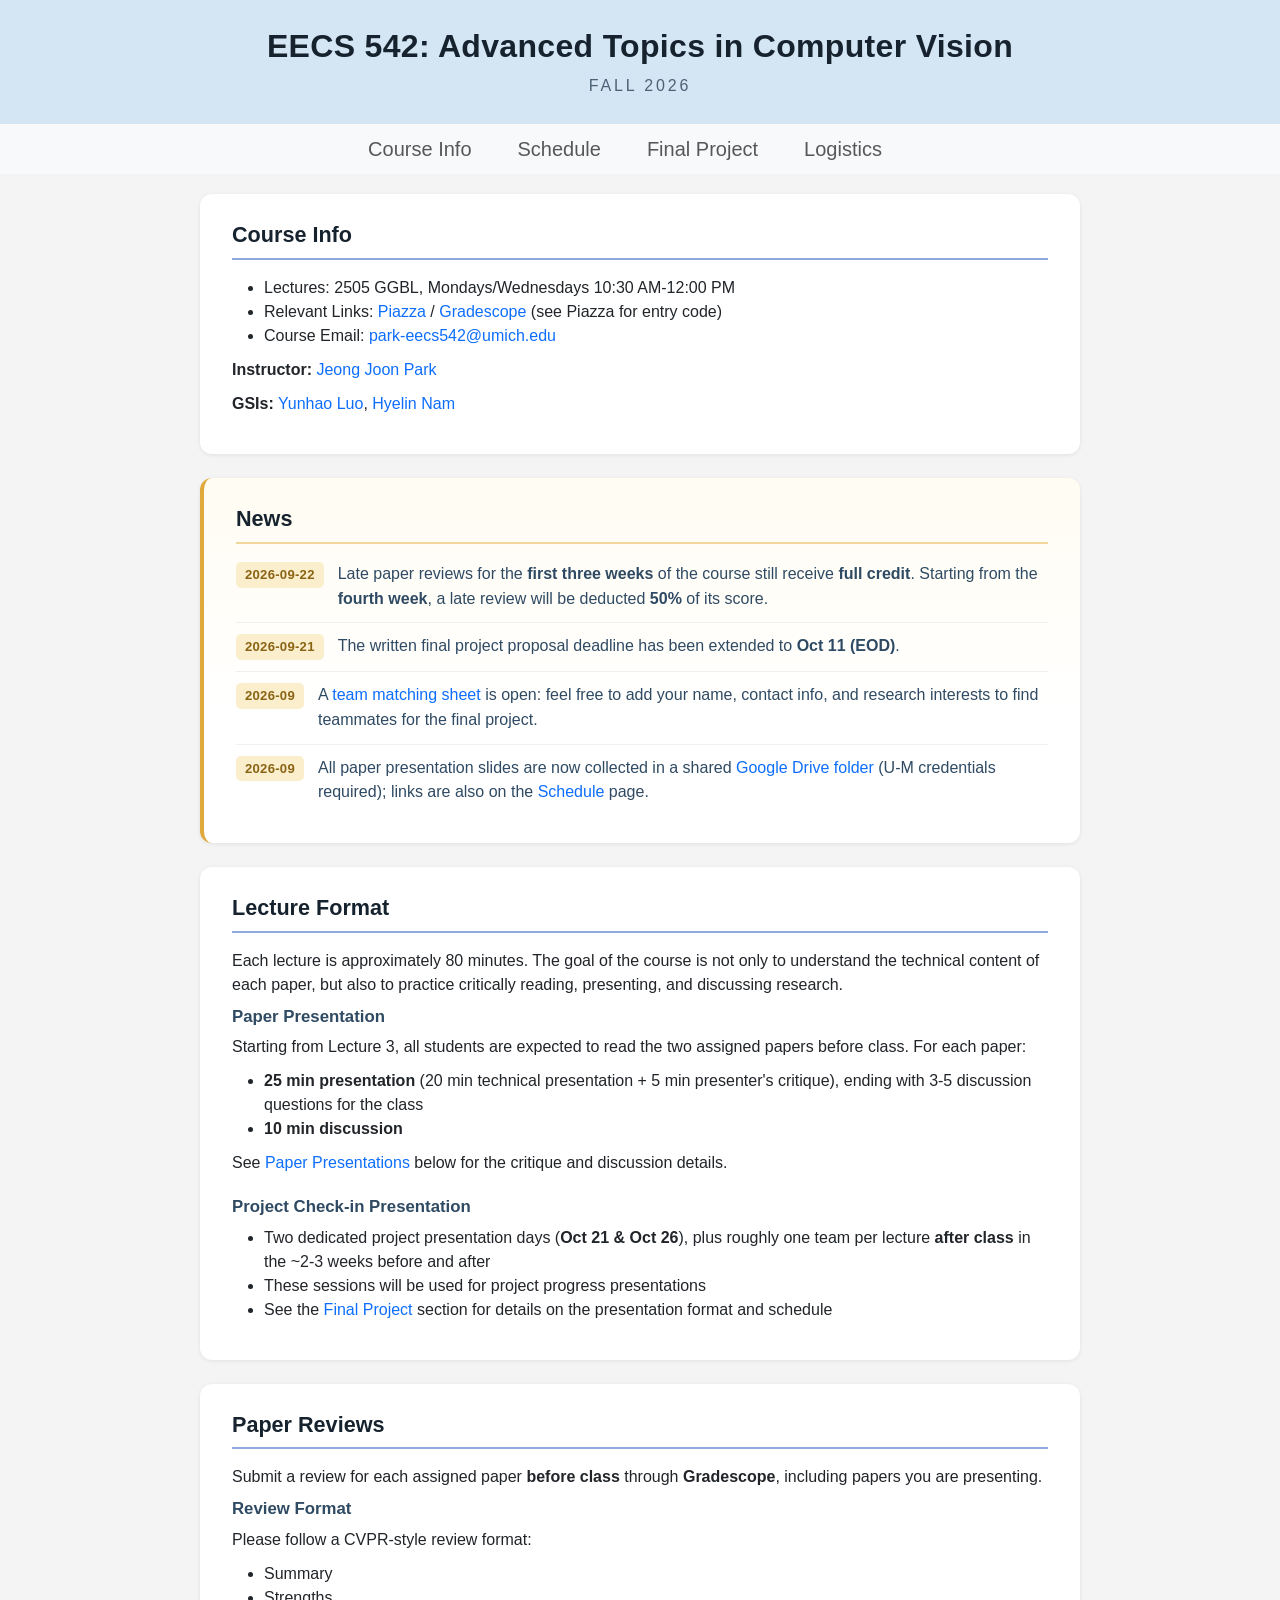
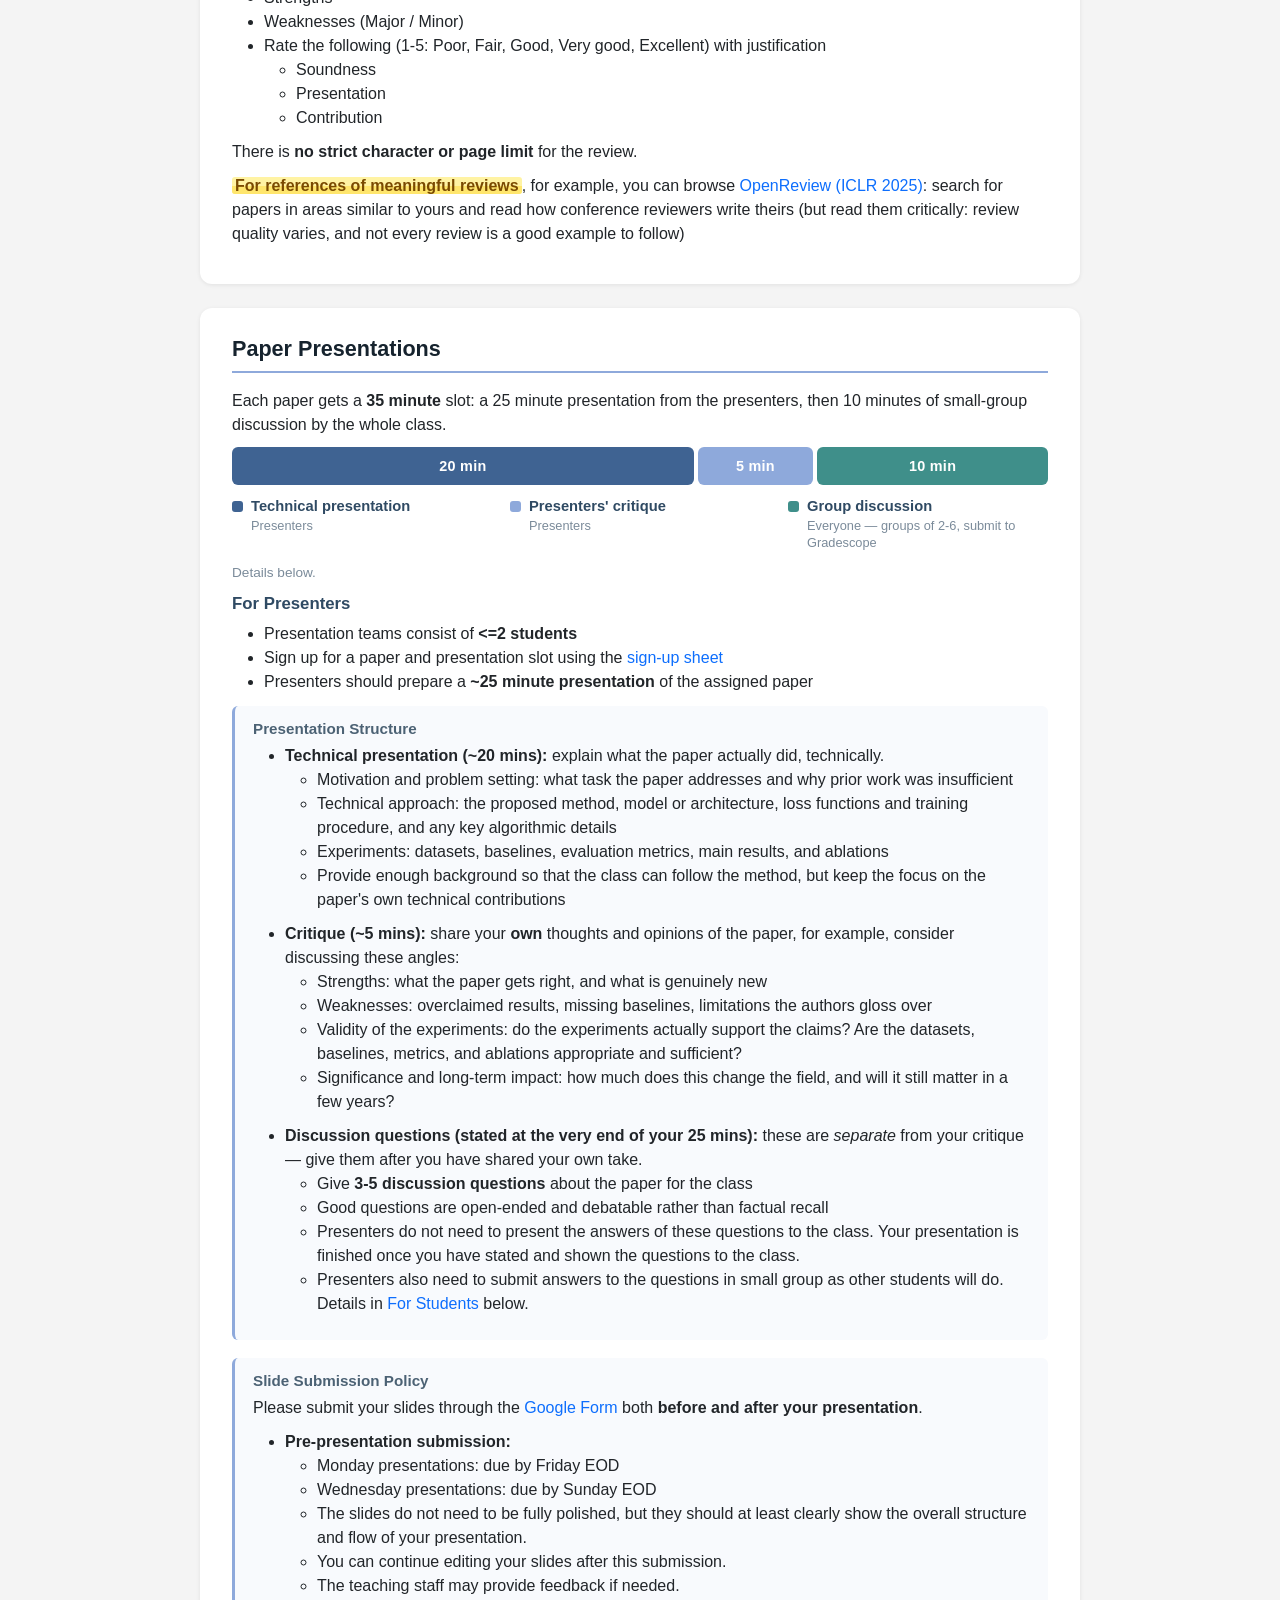
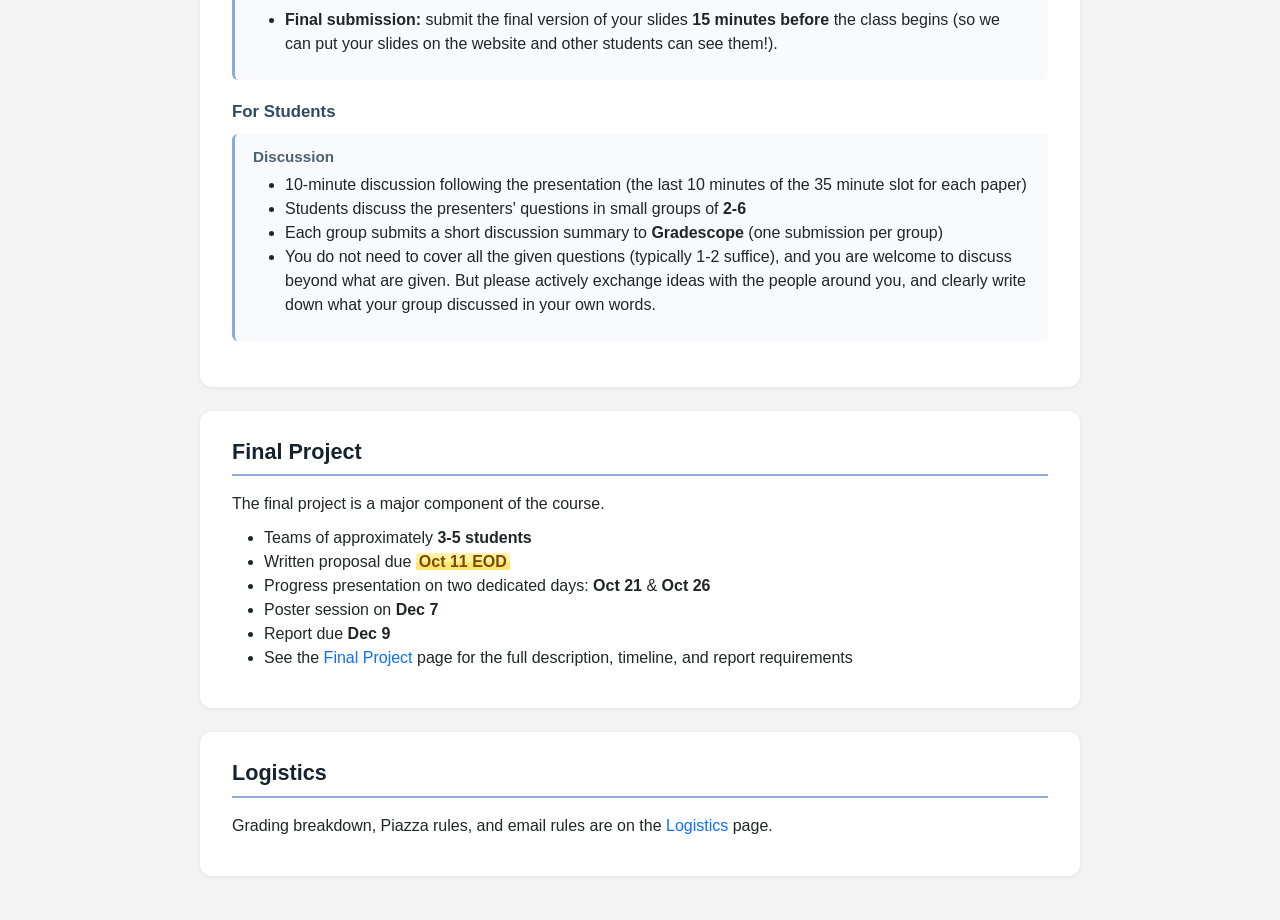
==== commit 35aa1e0c: "add [News] section on our website, also add the late paper review policy." ====
--- a/index.html
+++ b/index.html
@@ -190,6 +190,42 @@
                 </p>
             </section>
 
+            <section id="news" class="policy-section news-section">
+                <h2>News</h2>
+                <ul class="news-list">
+                    <li class="news-item">
+                        <span class="news-date">2026-09-22</span>
+                        <span class="news-body">Late paper reviews for the <strong>first three weeks</strong> of
+                            the course still receive <strong>full credit</strong>. Starting from the
+                            <strong>fourth week</strong>, a late review will be deducted <strong>50%</strong> of
+                            its score.</span>
+                    </li>
+                    
+                    <li class="news-item">
+                        <span class="news-date">2026-09-21</span>
+                        <span class="news-body">The written final project proposal deadline has been extended to
+                            <strong>Oct 11 (EOD)</strong>.</span>
+                    </li>
+                    <li class="news-item">
+                        <span class="news-date">2026-09</span>
+                        <span class="news-body">A
+                            <a href="https://docs.google.com/spreadsheets/d/1cnji08lQKrJwkZ43ZI00ItNsRtfaftGQm21wNL2MeWw/edit?gid=97038730#gid=97038730"
+                                target="_blank" rel="noopener">team matching sheet</a> is open: feel free to add your
+                            name, contact info, and research interests to find teammates for the final
+                            project.
+                            <!-- <span class="news-tag">New</span> -->
+                        </span>
+                    </li>
+                    <li class="news-item">
+                        <span class="news-date">2026-09</span>
+                        <span class="news-body">All paper presentation slides are now collected in a shared
+                            <a href="https://drive.google.com/drive/folders/198xMquK1OY7qbwtlpQmsgFr9ckKuc57x?usp=sharing"
+                                target="_blank" rel="noopener">Google Drive folder</a> (U-M credentials required);
+                            links are also on the <a href="schedule.html">Schedule</a> page.</span>
+                    </li>
+                </ul>
+            </section>
+
             <section id="lecture-format" class="policy-section">
                 <h2>Lecture Format</h2>
                 <p>Each lecture is approximately 80 minutes. The goal of the course is not only to understand the
--- a/style.css
+++ b/style.css
@@ -241,3 +241,79 @@
     font-weight: 700;
     color: #7a4a00;
 }
+
+/* --- News / announcements (Course Info page) --- */
+.news-section {
+    background: linear-gradient(180deg, #fffcf2 0%, #ffffff 65%);
+    border-left: 4px solid #e0a93c;
+}
+
+.news-section h2 {
+    border-bottom-color: #f0d79a;
+}
+
+.news-list {
+    list-style: none;
+    margin: 0;
+    padding: 0;
+}
+
+.news-item {
+    display: flex;
+    align-items: baseline;
+    gap: 14px;
+    padding: 11px 0;
+    border-bottom: 1px solid rgba(0, 0, 0, 0.06);
+}
+
+.news-item:first-child {
+    padding-top: 2px;
+}
+
+.news-item:last-child {
+    padding-bottom: 0;
+    border-bottom: none;
+}
+
+.news-date {
+    flex: none;
+    background-color: #fbeecd;
+    color: #8a6415;
+    border-radius: 5px;
+    padding: 3px 9px;
+    font-size: 0.82rem;
+    font-weight: 700;
+    letter-spacing: 0.02em;
+    font-variant-numeric: tabular-nums;
+    white-space: nowrap;
+}
+
+.news-body {
+    color: #2f4a63;
+    line-height: 1.55;
+}
+
+.news-tag {
+    display: inline-block;
+    margin-left: 8px;
+    background-color: #e0a93c;
+    color: #ffffff;
+    border-radius: 999px;
+    padding: 1px 8px;
+    font-size: 0.68rem;
+    font-weight: 700;
+    letter-spacing: 0.08em;
+    text-transform: uppercase;
+    vertical-align: 2px;
+}
+
+@media (max-width: 600px) {
+    .news-item {
+        flex-direction: column;
+        gap: 5px;
+    }
+
+    .news-date {
+        align-self: flex-start;
+    }
+}
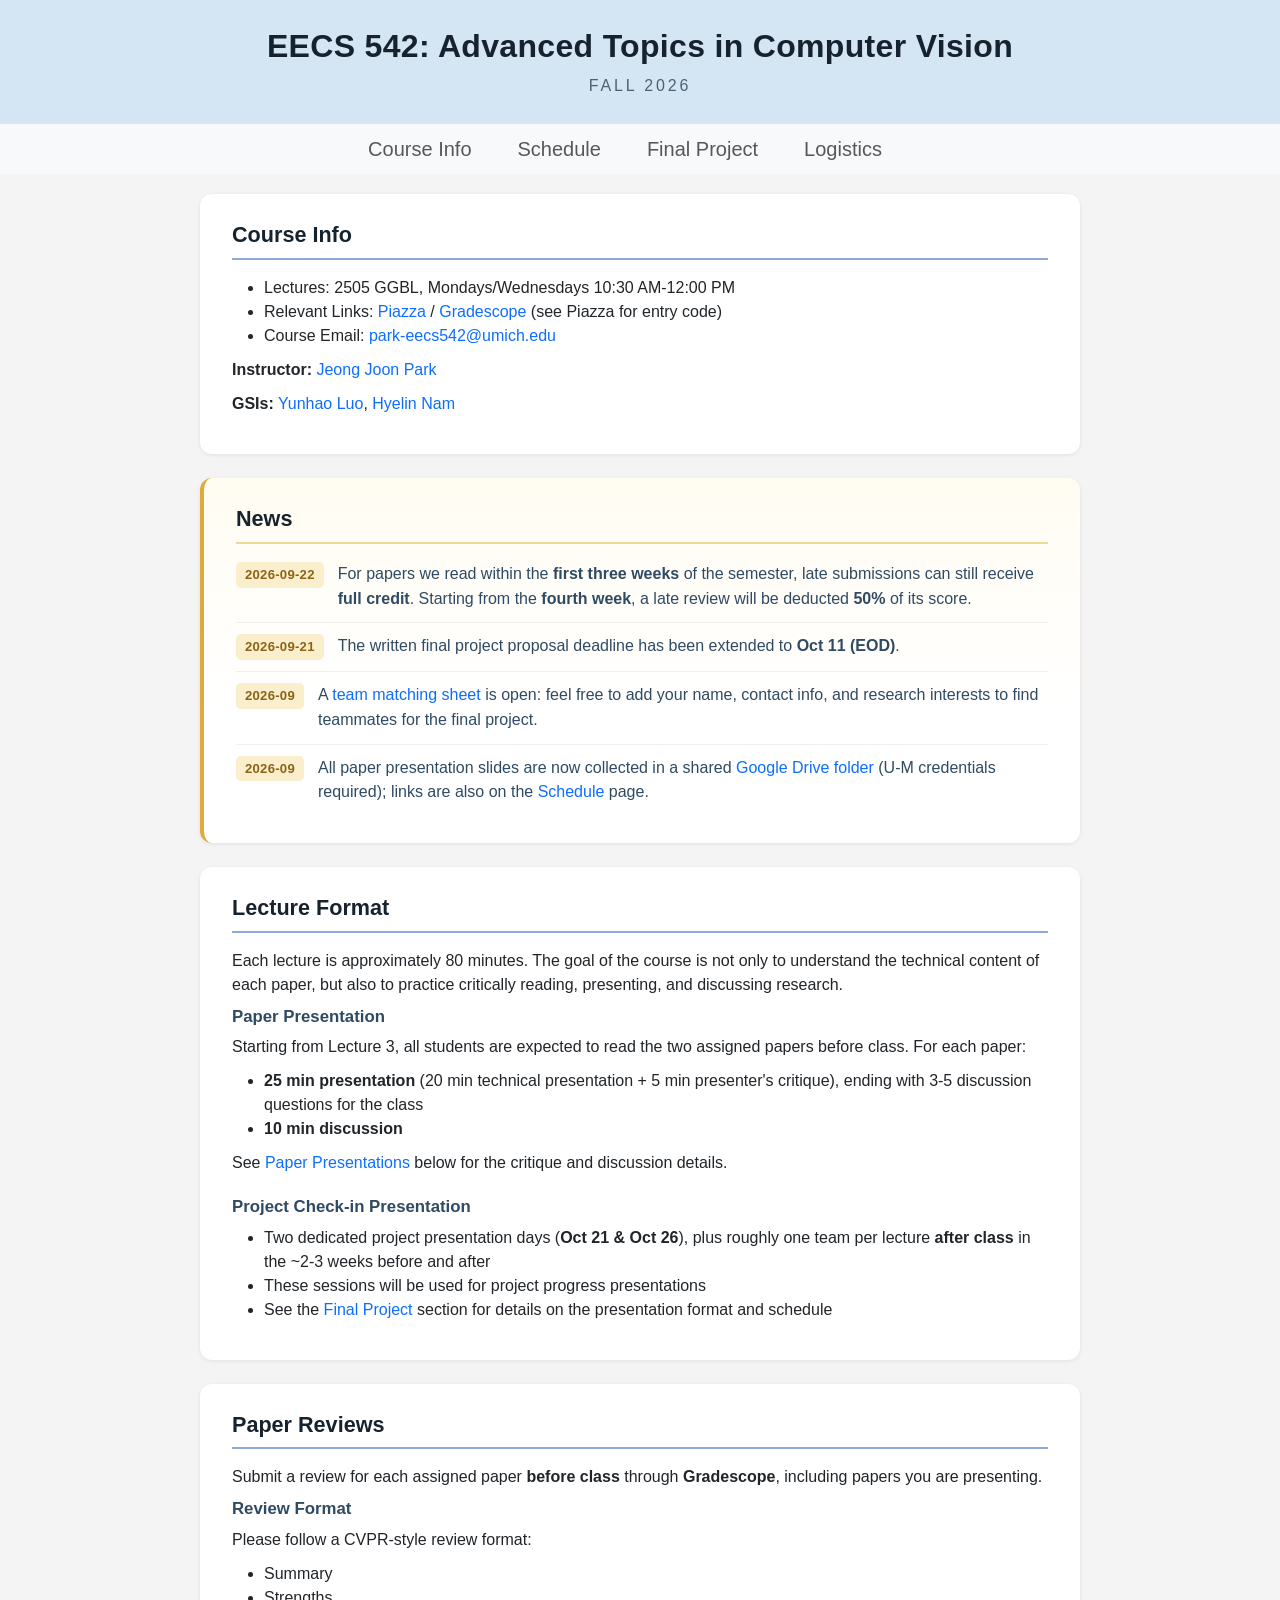
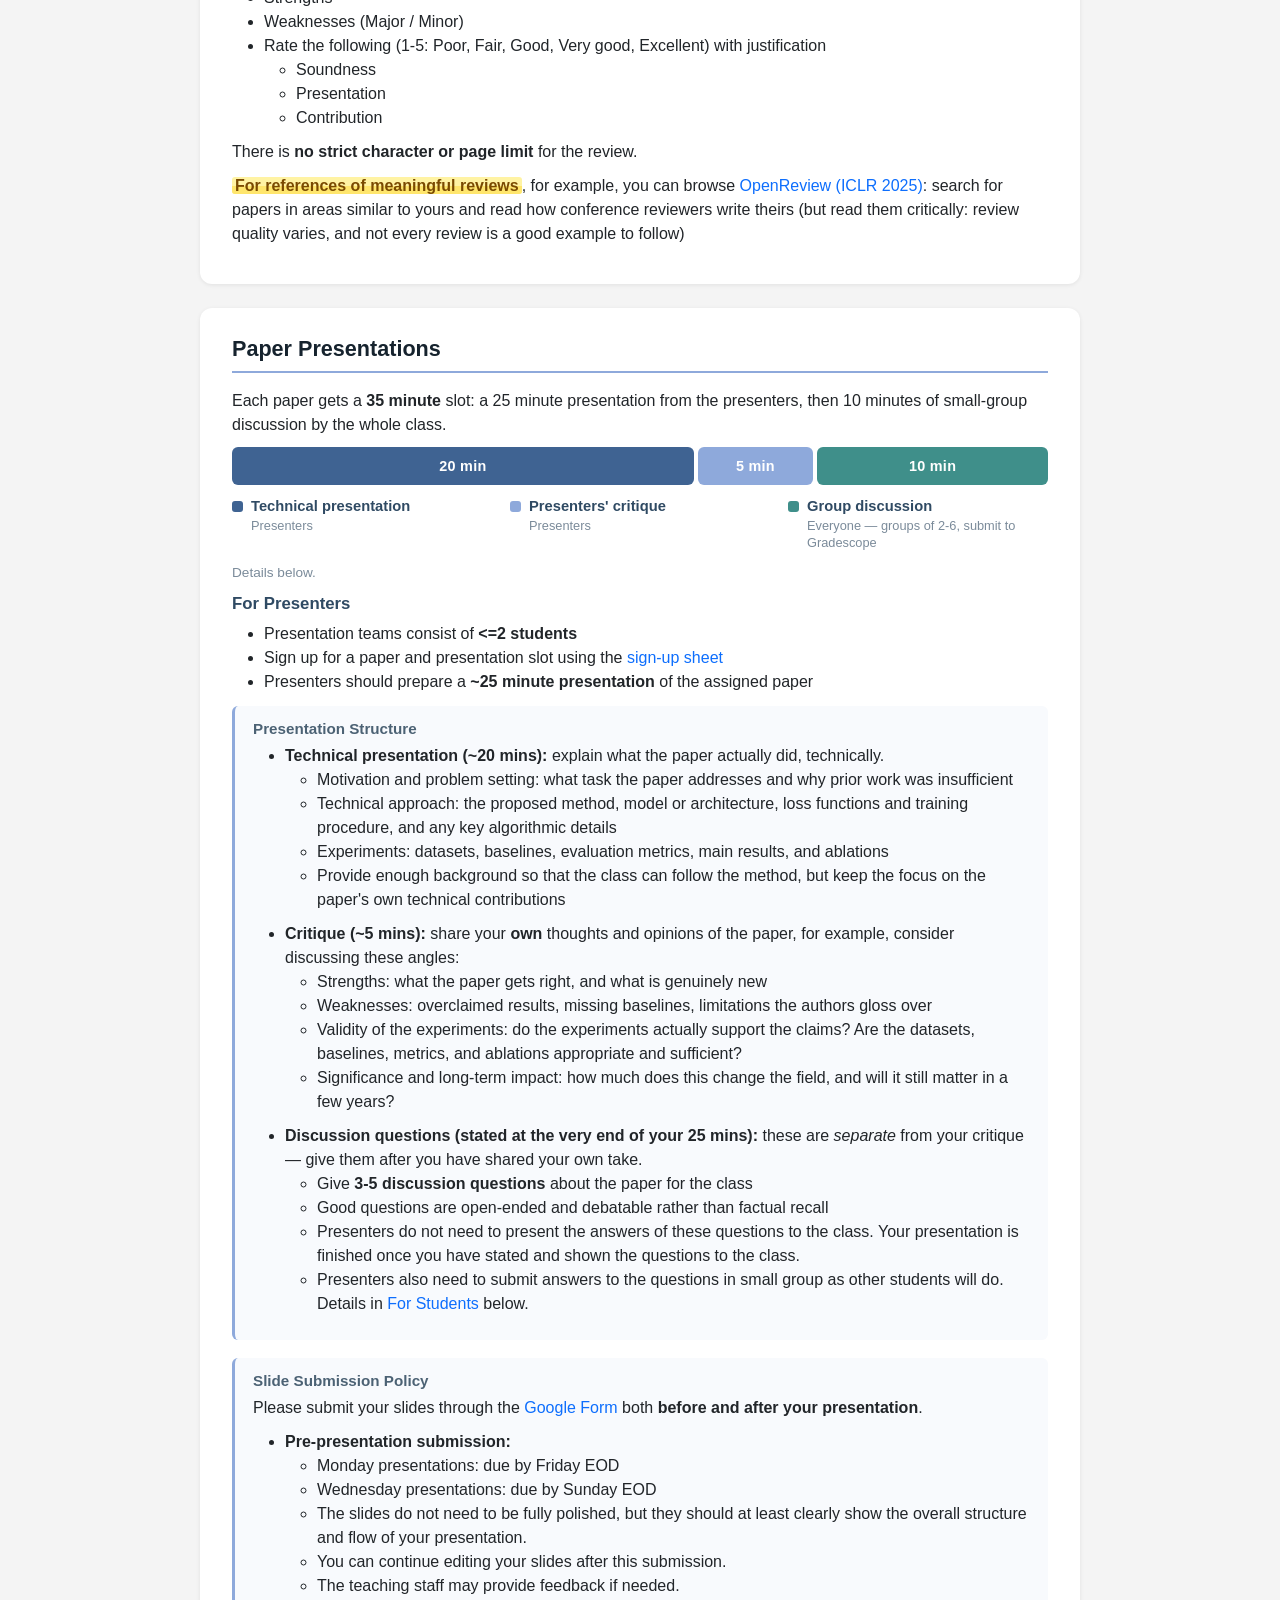
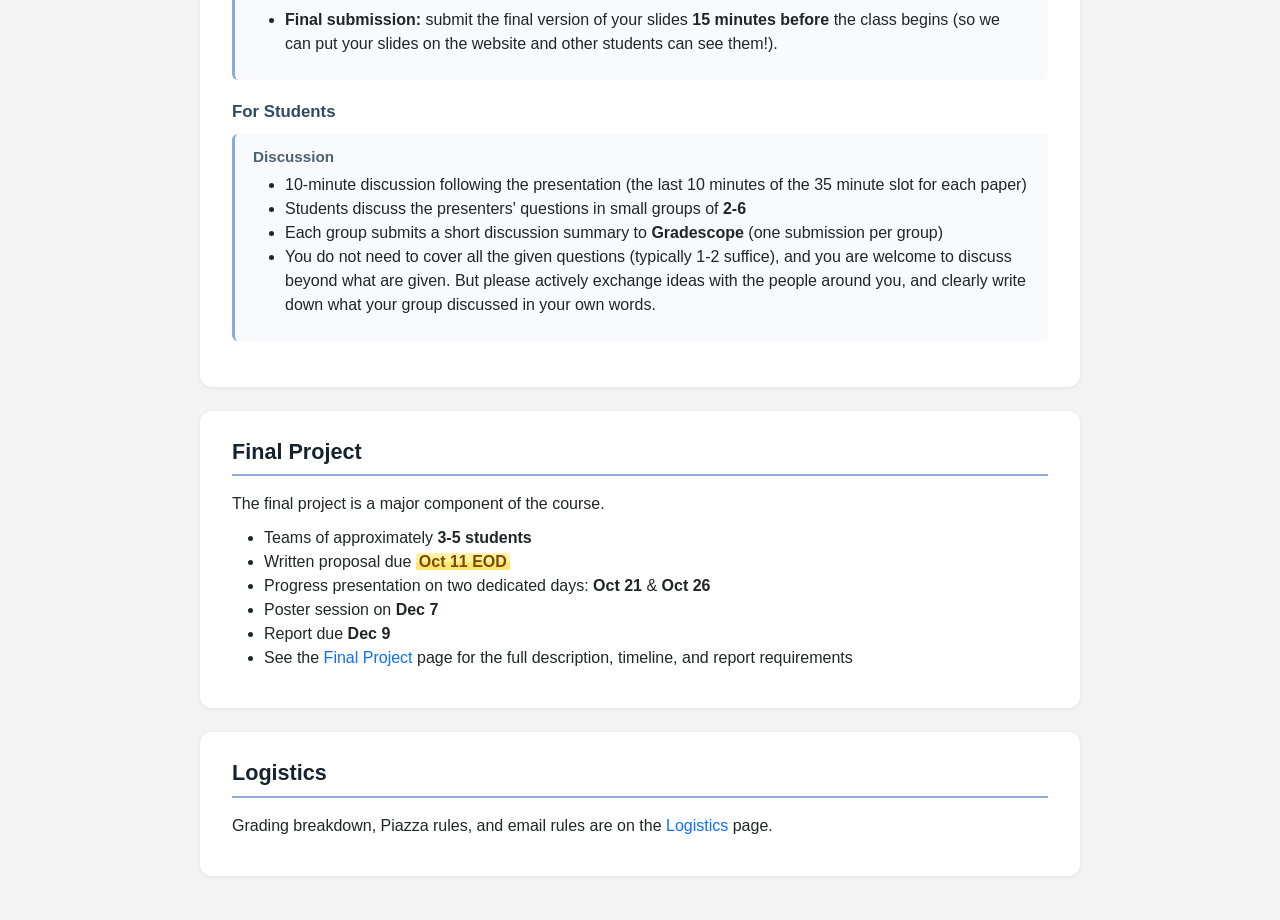
==== commit 20395401: "update policy, make it a bit clearer." ====
--- a/index.html
+++ b/index.html
@@ -195,10 +195,9 @@
                 <ul class="news-list">
                     <li class="news-item">
                         <span class="news-date">2026-09-22</span>
-                        <span class="news-body">Late paper reviews for the <strong>first three weeks</strong> of
-                            the course still receive <strong>full credit</strong>. Starting from the
-                            <strong>fourth week</strong>, a late review will be deducted <strong>50%</strong> of
-                            its score.</span>
+                        <span class="news-body">For papers we read within the <strong>first three weeks</strong> of
+                            the semester, late submissions can still receive <strong>full credit</strong>. Starting from the
+                            <strong>fourth week</strong>, a late review will be deducted <strong>50%</strong> of its score.</span>
                     </li>
                     
                     <li class="news-item">
